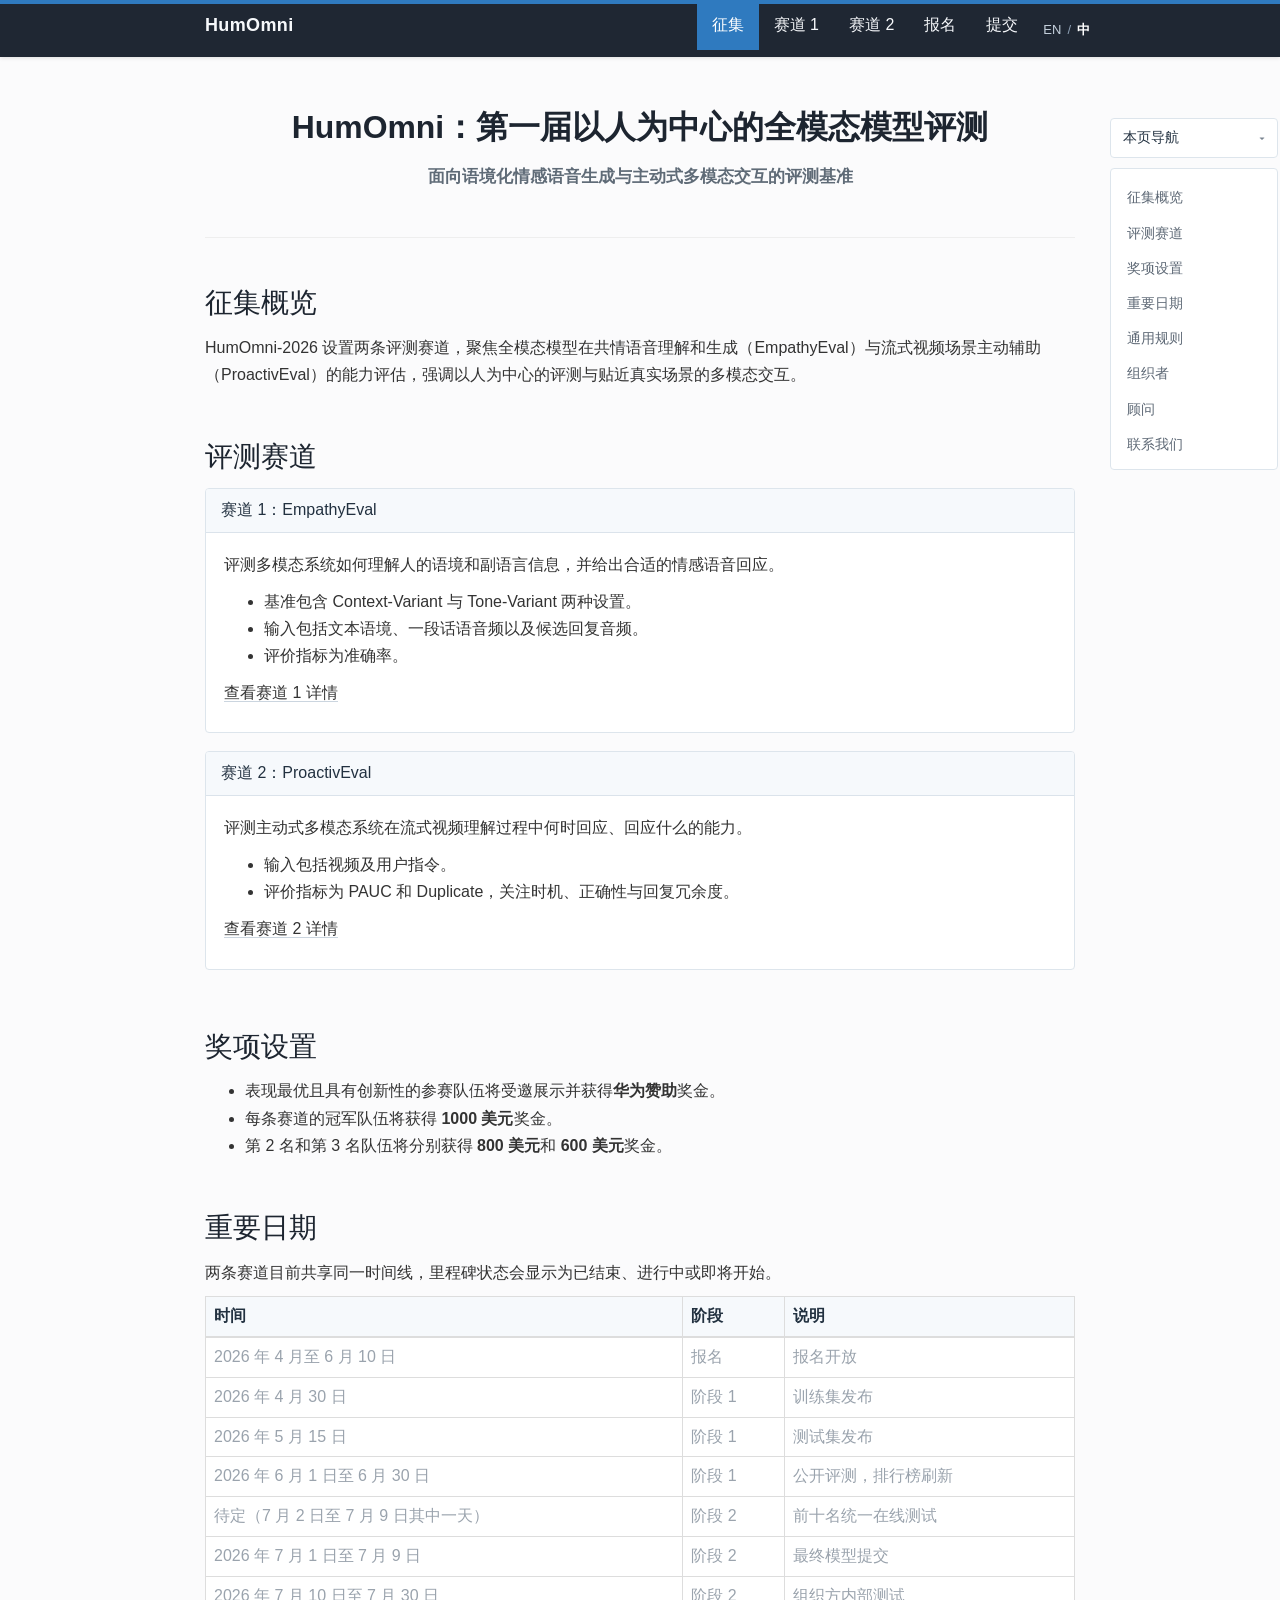
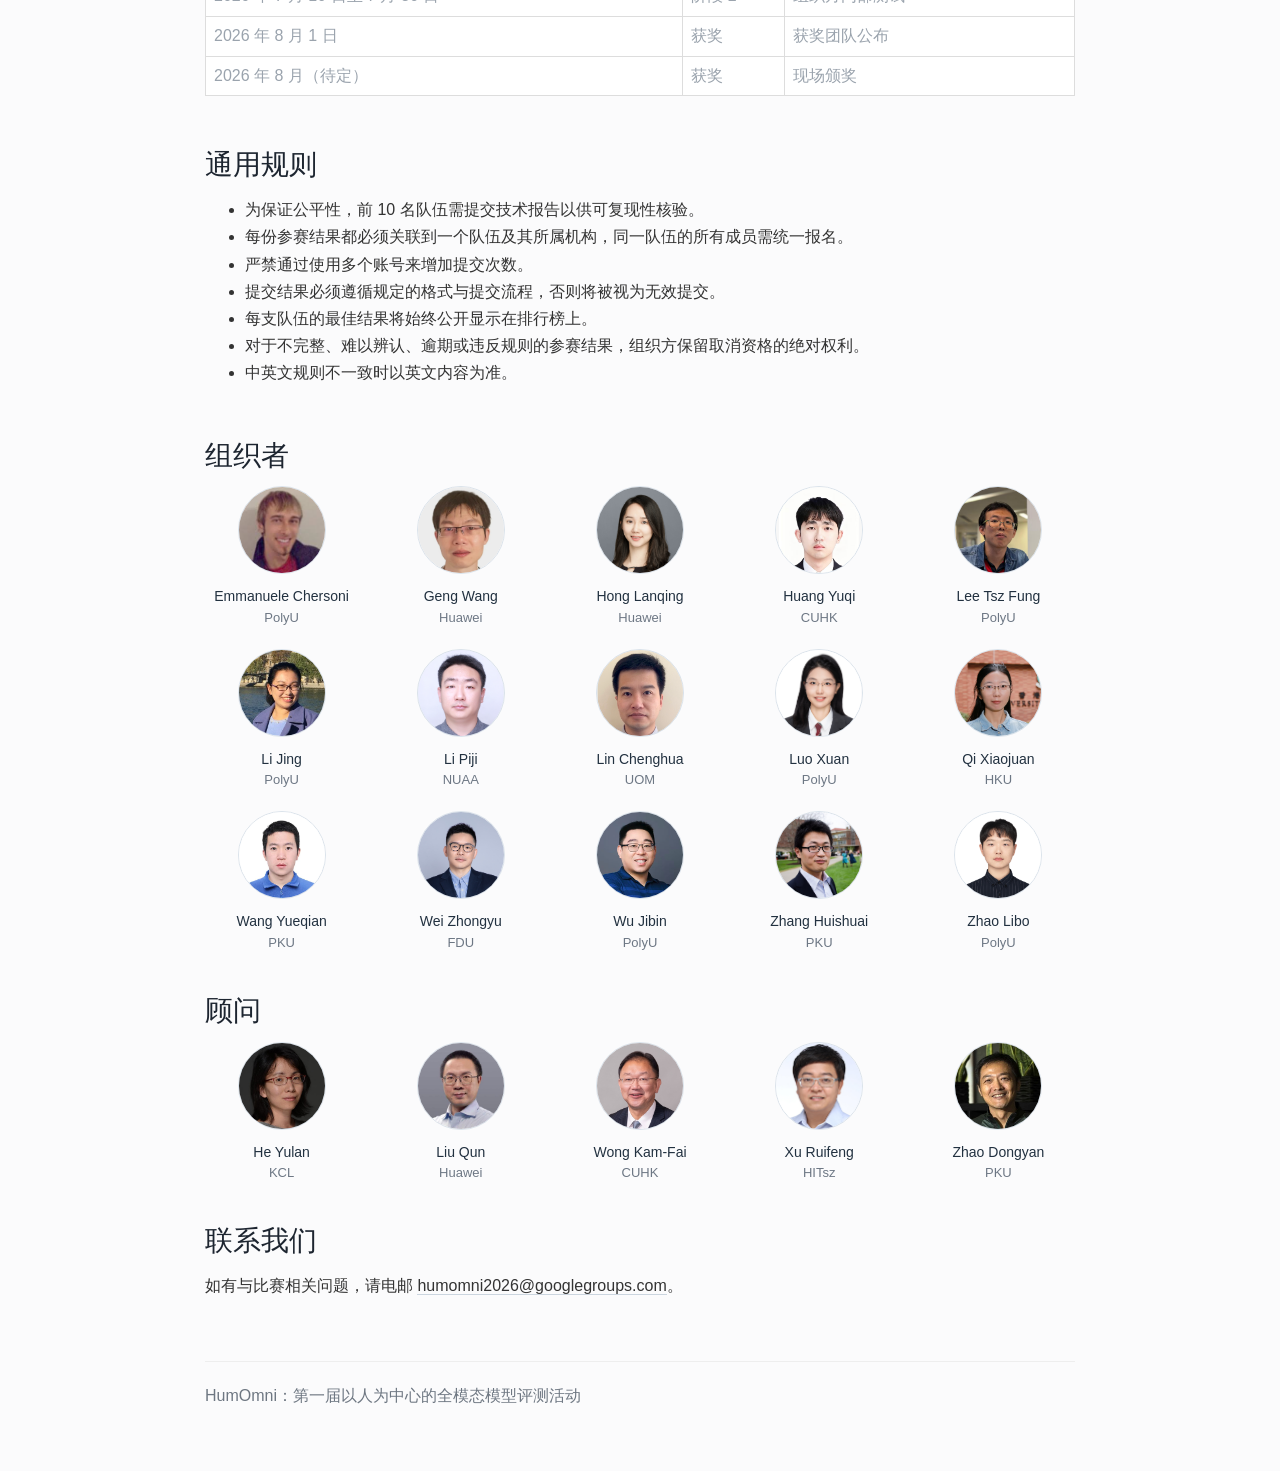
==== index.zh.html @ d4a7d1a3 "Sync latest workshop site package" ====
<!DOCTYPE html>
<html lang="zh-CN">
  <head>
    <meta charset="utf-8" />
    <meta name="viewport" content="width=device-width, initial-scale=1.0" />
    <meta http-equiv="X-UA-Compatible" content="IE=edge,chrome=1" />
    <title>HumOmni：第一届以人为中心的全模态模型评测</title>
    <meta
      name="description"
      content="HumOmni-2026 设置两条评测赛道，聚焦全模态模型在共情语音理解和生成与流式视频场景主动辅助中的能力评估。"
    />

    <link rel="stylesheet" href="https://maxcdn.bootstrapcdn.com/bootstrap/3.3.7/css/bootstrap.min.css" />
    <link rel="stylesheet" href="static/css/main.css" />

    <script src="https://ajax.googleapis.com/ajax/libs/jquery/1.12.4/jquery.min.js"></script>
    <script src="https://maxcdn.bootstrapcdn.com/bootstrap/3.3.7/js/bootstrap.min.js"></script>
    <script defer src="static/site.js"></script>
  </head>
  <body>
    <nav class="navbar navbar-inverse navbar-fixed-top site-navbar">
      <div class="container">
        <div class="navbar-header">
          <button type="button" class="navbar-toggle collapsed" data-toggle="collapse" data-target="#humomni-navbar">
            <span class="sr-only">Toggle navigation</span>
            <span class="icon-bar"></span>
            <span class="icon-bar"></span>
            <span class="icon-bar"></span>
          </button>
          <a class="navbar-brand" href="index.zh.html">HumOmni</a>
        </div>
        <div class="collapse navbar-collapse" id="humomni-navbar">
          <ul class="nav navbar-nav navbar-right">
            <li class="active"><a href="index.zh.html">征集</a></li>
            <li><a href="track1.zh.html">赛道 1</a></li>
            <li><a href="track2.zh.html">赛道 2</a></li>
            <li><a href="register.zh.html">报名</a></li>
            <li><a href="submission.zh.html">提交</a></li>
            <li class="lang-switch-item">
              <span class="lang-switch-wrap">
                <a class="lang-link" href="index.html">EN</a>
                <span class="lang-divider">/</span>
                <a class="lang-link is-active" href="index.zh.html">中</a>
              </span>
            </li>
          </ul>
        </div>
      </div>
    </nav>

    <div class="site-topbar"></div>

    <main class="container page-content" id="top">
      <aside class="page-toc" id="calls-page-toc" aria-label="本页导航">
        <button class="page-toc-toggle" type="button" aria-controls="calls-page-toc-panel" aria-expanded="true">
          本页导航
        </button>
        <div class="page-toc-panel" id="calls-page-toc-panel">
          <ul class="page-toc-list">
            <li><a href="#intro">征集概览</a></li>
            <li><a href="#tracks">评测赛道</a></li>
            <li><a href="#awards">奖项设置</a></li>
            <li><a href="#important-dates">重要日期</a></li>
            <li><a href="#general-rules">通用规则</a></li>
            <li><a href="#organizers">组织者</a></li>
            <li><a href="#advisors">顾问</a></li>
            <li><a href="#contact">联系我们</a></li>
          </ul>
        </div>
      </aside>

      <section class="hero-block">
        <div class="row">
          <div class="col-xs-12 text-center">
            <h1><span class="hero-line hero-line-primary hero-line-nowrap hero-line-zh-primary">HumOmni：第一届以人为中心的全模态模型评测</span></h1>
            <h2>
              <span class="hero-line hero-line-secondary hero-line-nowrap hero-line-zh-secondary">面向语境化情感语音生成与主动式多模态交互的评测基准</span>
            </h2>
          </div>
        </div>
      </section>

      <hr />

      <section class="section-block" id="intro">
        <div class="row">
          <div class="col-xs-12">
            <h2>征集概览</h2>
            <p>
              HumOmni-2026 设置两条评测赛道，聚焦全模态模型在共情语音理解和生成（EmpathyEval）与流式视频场景主动辅助（ProactivEval）的能力评估，强调以人为中心的评测与贴近真实场景的多模态交互。
            </p>
          </div>
        </div>
      </section>

      <section class="section-block" id="tracks">
        <div class="row">
          <div class="col-xs-12">
            <h2>评测赛道</h2>
            <div class="panel panel-default track-panel">
              <div class="panel-heading">
                <h3 class="panel-title">赛道 1：EmpathyEval</h3>
              </div>
              <div class="panel-body">
                <p>
                  评测多模态系统如何理解人的语境和副语言信息，并给出合适的情感语音回应。
                </p>
                <ul>
                  <li>基准包含 Context-Variant 与 Tone-Variant 两种设置。</li>
                  <li>输入包括文本语境、一段话语音频以及候选回复音频。</li>
                  <li>评价指标为准确率。</li>
                </ul>
                <p><a class="detail-link" href="track1.zh.html">查看赛道 1 详情</a></p>
              </div>
            </div>

            <div class="panel panel-default track-panel">
              <div class="panel-heading">
                <h3 class="panel-title">赛道 2：ProactivEval</h3>
              </div>
              <div class="panel-body">
                <p>
                  评测主动式多模态系统在流式视频理解过程中何时回应、回应什么的能力。
                </p>
                <ul>
                  <li>输入包括视频及用户指令。</li>
                  <li>评价指标为 PAUC 和 Duplicate，关注时机、正确性与回复冗余度。</li>
                </ul>
                <p><a class="detail-link" href="track2.zh.html">查看赛道 2 详情</a></p>
              </div>
            </div>
          </div>
        </div>
      </section>

      <section class="section-block" id="awards">
        <div class="row">
          <div class="col-xs-12">
            <h2>奖项设置</h2>
            <ul>
              <li>
                表现最优且具有创新性的参赛队伍将受邀展示并获得<strong>华为赞助</strong>奖金。
              </li>
              <li>每条赛道的冠军队伍将获得 <strong>1000 美元</strong>奖金。</li>
              <li>第 2 名和第 3 名队伍将分别获得 <strong>800 美元</strong>和 <strong>600 美元</strong>奖金。</li>
            </ul>
          </div>
        </div>
      </section>

      <section class="section-block" id="important-dates">
        <div class="row">
          <div class="col-xs-12">
            <h2>重要日期</h2>
            <p>
              两条赛道目前共享同一时间线，里程碑状态会显示为已结束、进行中或即将开始。
            </p>
            <div class="table-responsive">
              <table class="table table-bordered table-hover dates-table">
                <thead>
                  <tr>
                    <th>时间</th>
                    <th>阶段</th>
                    <th>说明</th>
                  </tr>
                </thead>
                <tbody>
                  <tr data-start="2026-04-01" data-end="2026-06-10">
                    <td>2026 年 4 月至 6 月 10 日</td>
                    <td>报名</td>
                    <td>报名开放</td>
                  </tr>
                  <tr data-start="2026-04-01" data-end="2026-04-30">
                    <td>2026 年 4 月 30 日</td>
                    <td>阶段 1</td>
                    <td>训练集发布</td>
                  </tr>
                  <tr data-start="2026-05-15" data-end="2026-05-15">
                    <td>2026 年 5 月 15 日</td>
                    <td>阶段 1</td>
                    <td>测试集发布</td>
                  </tr>
                  <tr data-start="2026-06-01" data-end="2026-06-30">
                    <td>2026 年 6 月 1 日至 6 月 30 日</td>
                    <td>阶段 1</td>
                    <td>公开评测，排行榜刷新</td>
                  </tr>
                  <tr data-start="2026-07-02" data-end="2026-07-09">
                    <td>待定（7 月 2 日至 7 月 9 日其中一天）</td>
                    <td>阶段 2</td>
                    <td>前十名统一在线测试</td>
                  </tr>
                  <tr data-start="2026-07-01" data-end="2026-07-09">
                    <td>2026 年 7 月 1 日至 7 月 9 日</td>
                    <td>阶段 2</td>
                    <td>最终模型提交</td>
                  </tr>
                  <tr data-start="2026-07-10" data-end="2026-07-30">
                    <td>2026 年 7 月 10 日至 7 月 30 日</td>
                    <td>阶段 2</td>
                    <td>组织方内部测试</td>
                  </tr>
                  <tr data-start="2026-08-01" data-end="2026-08-01">
                    <td>2026 年 8 月 1 日</td>
                    <td>获奖</td>
                    <td>获奖团队公布</td>
                  </tr>
                  <tr data-start="2026-08-01" data-end="2026-08-31">
                    <td>2026 年 8 月（待定）</td>
                    <td>获奖</td>
                    <td>现场颁奖</td>
                  </tr>
                </tbody>
              </table>
            </div>
          </div>
        </div>
      </section>

      <section class="section-block" id="general-rules">
        <div class="row">
          <div class="col-xs-12">
            <h2>通用规则</h2>
            <ul>
              <li>为保证公平性，前 10 名队伍需提交技术报告以供可复现性核验。</li>
              <li>每份参赛结果都必须关联到一个队伍及其所属机构，同一队伍的所有成员需统一报名。</li>
              <li>严禁通过使用多个账号来增加提交次数。</li>
              <li>提交结果必须遵循规定的格式与提交流程，否则将被视为无效提交。</li>
              <li>每支队伍的最佳结果将始终公开显示在排行榜上。</li>
              <li>对于不完整、难以辨认、逾期或违反规则的参赛结果，组织方保留取消资格的绝对权利。</li>
              <li>中英文规则不一致时以英文内容为准。</li>
            </ul>
          </div>
        </div>
      </section>

      <section class="section-block" id="organizers">
        <div class="row">
          <div class="col-xs-12">
            <h2>组织者</h2>
            <div class="people-grid people-grid-organizers">
              <div class="person-card">
                <img class="person-photo" src="static/img/people/organizers/Emmanuele%20Chersoni.jpeg" alt="Emmanuele Chersoni" />
                <p class="person-name"><a href="https://research.polyu.edu.hk/en/persons/emmanuele-chersoni/" target="_blank" rel="noopener noreferrer">Emmanuele Chersoni</a></p>
                <p class="person-affiliation">PolyU</p>
              </div>
              <div class="person-card">
                <img class="person-photo" src="static/img/people/organizers/GengWang.jpg" alt="Geng Wang" />
                <p class="person-name">Geng Wang</p>
                <p class="person-affiliation">Huawei</p>
              </div>
              <div class="person-card">
                <img class="person-photo" src="static/img/people/organizers/HongLanqing.jpg" alt="Hong Lanqing" />
                <p class="person-name"><a href="https://racheltechie.github.io/" target="_blank" rel="noopener noreferrer">Hong Lanqing</a></p>
                <p class="person-affiliation">Huawei</p>
              </div>
              <div class="person-card">
                <img class="person-photo" src="static/img/people/organizers/HuangYuqi.png" alt="Huang Yuqi" />
                <p class="person-name"><a href="https://yuqihuang2003.github.io/" target="_blank" rel="noopener noreferrer">Huang Yuqi</a></p>
                <p class="person-affiliation">CUHK</p>
              </div>
              <div class="person-card">
                <img class="person-photo" src="static/img/people/organizers/LeeTszFung.png" alt="Lee Tsz Fung" />
                <p class="person-name">Lee Tsz Fung</p>
                <p class="person-affiliation">PolyU</p>
              </div>
              <div class="person-card">
                <img class="person-photo" src="static/img/people/organizers/LiJing.jpg" alt="Li Jing" />
                <p class="person-name"><a href="https://www4.comp.polyu.edu.hk/~jing1li/" target="_blank" rel="noopener noreferrer">Li Jing</a></p>
                <p class="person-affiliation">PolyU</p>
              </div>
              <div class="person-card">
                <img class="person-photo" src="static/img/people/organizers/LiPiji.png" alt="Li Piji" />
                <p class="person-name"><a href="https://lipiji.com/" target="_blank" rel="noopener noreferrer">Li Piji</a></p>
                <p class="person-affiliation">NUAA</p>
              </div>
              <div class="person-card">
                <img class="person-photo" src="static/img/people/organizers/LinChenghua.png" alt="Lin Chenghua" />
                <p class="person-name"><a href="https://chenghua-lin.github.io/" target="_blank" rel="noopener noreferrer">Lin Chenghua</a></p>
                <p class="person-affiliation">UOM</p>
              </div>
              <div class="person-card">
                <img class="person-photo" src="static/img/people/organizers/LuoXuan.png" alt="Luo Xuan" />
                <p class="person-name">Luo Xuan</p>
                <p class="person-affiliation">PolyU</p>
              </div>
              <div class="person-card">
                <img class="person-photo" src="static/img/people/organizers/QiXiaojuan.jpg" alt="Qi Xiaojuan" />
                <p class="person-name"><a href="https://xjqi.github.io/" target="_blank" rel="noopener noreferrer">Qi Xiaojuan</a></p>
                <p class="person-affiliation">HKU</p>
              </div>
              <div class="person-card">
                <img class="person-photo" src="static/img/people/organizers/WangYueqian.jpg" alt="Wang Yueqian" />
                <p class="person-name"><a href="https://yellow-binary-tree.github.io/" target="_blank" rel="noopener noreferrer">Wang Yueqian</a></p>
                <p class="person-affiliation">PKU</p>
              </div>
              <div class="person-card">
                <img class="person-photo" src="static/img/people/organizers/WeiZhongyu.jpg" alt="Wei Zhongyu" />
                <p class="person-name"><a href="http://www.fudan-disc.com/people/zywei" target="_blank" rel="noopener noreferrer">Wei Zhongyu</a></p>
                <p class="person-affiliation">FDU</p>
              </div>
              <div class="person-card">
                <img class="person-photo" src="static/img/people/organizers/WuJibin.png" alt="Wu Jibin" />
                <p class="person-name"><a href="https://www.jibinwu.com/" target="_blank" rel="noopener noreferrer">Wu Jibin</a></p>
                <p class="person-affiliation">PolyU</p>
              </div>
              <div class="person-card">
                <img class="person-photo" src="static/img/people/organizers/ZhangHuishuai.jpg" alt="Zhang Huishuai" />
                <p class="person-name"><a href="https://huishuai-git.github.io/" target="_blank" rel="noopener noreferrer">Zhang Huishuai</a></p>
                <p class="person-affiliation">PKU</p>
              </div>
              <div class="person-card">
                <img class="person-photo" src="static/img/people/organizers/ZhaoLibo.png" alt="Zhao Libo" />
                <p class="person-name">Zhao Libo</p>
                <p class="person-affiliation">PolyU</p>
              </div>
            </div>
          </div>
        </div>
      </section>

      <section class="section-block" id="advisors">
        <div class="row">
          <div class="col-xs-12">
            <h2>顾问</h2>
            <div class="people-grid people-grid-advisors">
              <div class="person-card">
                <img class="person-photo" src="static/img/people/advisors/HeYulan.jpeg" alt="He Yulan" />
                <p class="person-name"><a href="https://www.kcl.ac.uk/people/yulan-he" target="_blank" rel="noopener noreferrer">He Yulan</a></p>
                <p class="person-affiliation">KCL</p>
              </div>
              <div class="person-card">
                <img class="person-photo" src="static/img/people/advisors/LiuQun.jpg" alt="Liu Qun" />
                <p class="person-name"><a href="https://liuquncn.github.io/index_en.html" target="_blank" rel="noopener noreferrer">Liu Qun</a></p>
                <p class="person-affiliation">Huawei</p>
              </div>
              <div class="person-card">
                <img class="person-photo" src="static/img/people/advisors/WongKam-Fai.jpg" alt="Wong Kam-Fai" />
                <p class="person-name"><a href="https://kfwong.cintec.cuhk.edu.hk/" target="_blank" rel="noopener noreferrer">Wong Kam-Fai</a></p>
                <p class="person-affiliation">CUHK</p>
              </div>
              <div class="person-card">
                <img class="person-photo" src="static/img/people/advisors/XuRuifeng.png" alt="Xu Ruifeng" />
                <p class="person-name"><a href="https://homepage.hit.edu.cn/xuruifeng" target="_blank" rel="noopener noreferrer">Xu Ruifeng</a></p>
                <p class="person-affiliation">HITsz</p>
              </div>
              <div class="person-card">
                <img class="person-photo" src="static/img/people/advisors/ZhaoDongyan.jpg" alt="Zhao Dongyan" />
                <p class="person-name"><a href="https://www.wict.pku.edu.cn/zhaodongyan/en/" target="_blank" rel="noopener noreferrer">Zhao Dongyan</a></p>
                <p class="person-affiliation">PKU</p>
              </div>
            </div>
          </div>
        </div>
      </section>

      <section class="section-block" id="contact">
        <div class="row">
          <div class="col-xs-12">
            <h2>联系我们</h2>
            <p>
              如有与比赛相关问题，请电邮
              <a href="mailto:humomni2026@googlegroups.com">humomni2026@googlegroups.com</a>。
            </p>
          </div>
        </div>
      </section>

      <footer class="site-footer">
        <hr />
        <p class="text-center">HumOmni：第一届以人为中心的全模态模型评测活动</p>
      </footer>
    </main>
  </body>
</html>
---- static/css/main.css ----
body {
  font-size: 16px;
  line-height: 1.7;
  font-weight: 300;
  color: #333;
  padding-top: 72px;
  background: #fbfbfc;
}

body *::selection {
  background: #2f7abf;
  color: #fff;
}

.container {
  max-width: 900px;
}

.site-topbar {
  position: fixed;
  top: 0;
  left: 0;
  width: 100%;
  height: 4px;
  background: #2f7abf;
  z-index: 1031;
}

.site-navbar {
  background: #1f2733;
  border: 0;
  box-shadow: 0 1px 4px rgba(0, 0, 0, 0.12);
}

.site-navbar .navbar-brand,
.site-navbar .navbar-nav > li > a {
  color: #f6f8fb !important;
  border-bottom: 0;
}

.site-navbar .navbar-brand {
  font-weight: 600;
  letter-spacing: 0.02em;
}

.site-navbar .navbar-nav > li.lang-switch-item {
  padding: 15px 0 15px 10px;
}

.lang-switch-wrap {
  display: inline-flex;
  align-items: center;
  gap: 6px;
  color: #c5d0dc;
  font-size: 13px;
  line-height: 20px;
}

.lang-switch-wrap .lang-link {
  color: #c5d0dc;
  border-bottom: 0;
}

.lang-switch-wrap .lang-link:hover,
.lang-switch-wrap .lang-link:focus {
  color: #ffffff;
  border-bottom: 0;
}

.lang-switch-wrap .lang-link.is-active {
  color: #ffffff;
  font-weight: 600;
}

.lang-switch-wrap .lang-divider {
  color: #8ea0b4;
}

.site-navbar .navbar-nav > li > a:hover,
.site-navbar .navbar-nav > li > a:focus,
.site-navbar .navbar-nav > li.active > a,
.site-navbar .navbar-nav > .open > a,
.site-navbar .navbar-nav > .open > a:hover,
.site-navbar .navbar-nav > .open > a:focus {
  color: #ffffff !important;
  background: #2f7abf !important;
}

.site-navbar .navbar-nav > li.active > a:hover,
.site-navbar .navbar-nav > li.active > a:focus {
  color: #ffffff !important;
  background: #2f7abf !important;
}

.page-content {
  padding-bottom: 40px;
}

.hero-block,
.page-header-block {
  padding: 30px 0 10px;
}

h1,
h2,
h3 {
  color: #1d2530;
  font-weight: 300;
}

h1 {
  margin: 0 0 10px;
  font-size: 38px;
  line-height: 1.25;
}

h2 {
  margin: 0 0 12px;
  font-size: 28px;
  line-height: 1.35;
}

h3 {
  margin: 0 0 10px;
  font-size: 20px;
  line-height: 1.4;
}

.hero-block {
  text-align: center;
}

.hero-block h2 {
  margin-bottom: 18px;
  color: #5f6b77;
  font-size: 22px;
}

.hero-line {
  display: inline;
  padding: 0 0.18em 0.06em;
  -webkit-box-decoration-break: clone;
  box-decoration-break: clone;
}

.hero-line-primary {
  background: linear-gradient(transparent 58%, rgba(47, 122, 191, 0.18) 58%);
}

.hero-line-secondary {
  background: linear-gradient(transparent 58%, rgba(236, 184, 96, 0.28) 58%);
}

.hero-line-en-primary,
.hero-line-en-secondary {
  padding: 0;
  background: none;
  font-weight: 700;
}

.hero-line-en-primary {
  font-size: 0.78em;
}

.hero-line-en-secondary {
  font-size: 0.68em;
}

.hero-line-zh-primary,
.hero-line-zh-secondary {
  padding: 0;
  background: none;
  font-weight: 700;
}

.hero-line-zh-primary {
  font-size: 0.84em;
}

.hero-line-zh-secondary {
  font-size: 0.76em;
}

.hero-summary {
  max-width: 820px;
  margin: 0 auto;
  color: #57616d;
  text-align: center;
}

.btn-primary {
  background: #2f7abf;
  border-color: #2f7abf;
}

.btn-primary:hover,
.btn-primary:focus {
  background: #27689f;
  border-color: #27689f;
}

.btn-default {
  background: #fff;
  border-color: #ccd6e0;
}

.section-block {
  padding: 26px 0 14px;
}

.section-block[id]::before {
  content: "";
  display: block;
  height: 75px;
  margin-top: -75px;
  visibility: hidden;
}

.section-lead {
  margin-top: -4px;
  margin-bottom: 18px;
  color: #687280;
  font-size: 18px;
}

p {
  text-align: justify;
}

html[lang="zh-CN"] p,
html[lang="zh-CN"] .example-text-body,
html[lang="zh-CN"] .table-note,
html[lang="zh-CN"] .status-note {
  text-align: left;
}

a {
  color: inherit;
  text-decoration: none;
  border-bottom: 1px solid #cbd5df;
}

a:hover,
a:focus {
  color: inherit;
  text-decoration: none;
  border-bottom-color: #2f7abf;
}

code {
  padding: 1px 4px;
  color: #223140;
  background: #f2f5f8;
  border-radius: 3px;
  font-size: 0.94em;
}

.panel.track-panel,
.content-card,
.figure-card,
.faq-card {
  margin-bottom: 18px;
  background: #fff;
  border: 1px solid #dde5ec;
  box-shadow: none;
}

.track-panel .panel-heading {
  background: #f6f9fc;
  border-color: #dbe3eb;
}

.track-panel .panel-title {
  color: #223140;
  font-weight: 400;
}

.track-panel .panel-body,
.content-card,
.faq-card {
  padding: 18px 18px 16px;
}

.detail-link {
  font-weight: 400;
}

.figure-card {
  padding: 12px;
}

.figure-card img {
  width: 100%;
  border: 1px solid #e3e8ee;
}

.illustration-figure {
  padding: 0;
  background: transparent;
  border: 0;
}

.illustration-figure img,
.illustration-figure .track2-split-figure {
  border: 0;
}

.figure-card figcaption {
  margin-top: 10px;
  color: #6d7784;
  font-size: 13px;
  text-align: center;
}

.table {
  margin-bottom: 10px;
  background: #fff;
}

.table > thead > tr > th {
  background: #f6f9fc;
  color: #223140;
  font-weight: 600;
}

.table-note,
.status-note {
  color: #6e7782;
  font-size: 14px;
}

.example-caption {
  margin: 0 0 12px;
  color: #4f5c69;
  font-size: 15px;
  font-weight: 400;
  text-align: left;
}

.subtasks-card > h2 {
  margin-bottom: 18px;
}

.subtask-block + .subtask-block {
  margin-top: 30px;
  padding-top: 26px;
  border-top: 1px solid #e3e8ee;
}

.subtask-title {
  margin: 0 0 12px;
  color: #1d2530;
  font-size: 23px;
  font-weight: 600;
  font-style: italic;
  line-height: 1.35;
}

.track-example-table {
  margin-bottom: 6px;
  table-layout: fixed;
}

.track-example-table td {
  padding: 14px 16px !important;
  color: #223140;
  vertical-align: middle !important;
}

.example-text-cell {
  text-align: left;
}

.example-audio-block {
  text-align: left;
}

.example-option-cell {
  vertical-align: top !important;
}

.example-cell-title {
  margin-bottom: 10px;
  color: #223140;
  font-weight: 400;
  line-height: 1.5;
  text-align: center;
}

.example-text-body {
  margin: 0;
  text-align: left;
}

.audio-choice-list {
  display: flex;
  flex-direction: column;
  gap: 12px;
}

.audio-choice-item {
  display: flex;
  align-items: center;
  gap: 12px;
}

.audio-choice-item-single {
  max-width: 460px;
  margin: 0 auto;
}

.audio-choice-label {
  flex: 0 0 22px;
  color: #223140;
  font-weight: 400;
  line-height: 1.5;
}

.audio-choice-badge {
  flex: 0 0 24px;
  width: 24px;
  height: 24px;
  color: #2c8b57;
  background: transparent;
  border: 0;
  font-size: 18px;
  font-weight: 600;
  line-height: 24px;
  text-align: center;
}

.audio-choice-badge-placeholder {
  color: transparent;
}

.audio-player {
  display: block;
  width: 100%;
  min-width: 0;
  flex: 1 1 auto;
}

.video-example-wrap {
  max-width: 760px;
  margin: 0 auto;
}

.track2-figure-card {
  max-width: 1060px;
  margin: 0 auto 14px;
}

.track2-split-figure {
  width: 100%;
  padding-top: 42.7%;
  border: 1px solid #e3e8ee;
  background-color: #fff;
  background-image: url("../img/track2/web.png");
  background-repeat: no-repeat;
  background-size: 100% auto;
}

.track2-split-figure-top {
  background-position: center top;
}

.track2-split-figure-bottom {
  background-position: center bottom;
}

.video-player {
  display: block;
  width: 100%;
  border: 1px solid #dbe3eb;
  background: #000;
}

.registration-actions {
  margin: 0 0 14px;
}

.registration-actions .btn {
  min-width: 240px;
}

.metric-list {
  margin-bottom: 0;
}

.submission-list {
  margin-bottom: 0;
  padding-left: 22px;
}

.submission-code {
  margin: 12px 0 0;
  padding: 14px 16px;
  color: #223140;
  background: #f6f9fc;
  border: 1px solid #dbe3eb;
  border-radius: 4px;
  font-size: 14px;
  line-height: 1.7;
}

.submission-code code {
  color: inherit;
  background: transparent;
  font-family: Menlo, Monaco, Consolas, "Courier New", monospace;
  white-space: pre;
}

.submission-note {
  margin-bottom: 14px;
}

.inline-highlight {
  display: inline-block;
  padding: 0 6px;
  color: #8d2e2e;
  background: #fbe6d8;
  border-radius: 999px;
  font-weight: 600;
  line-height: 1.45;
}

.submission-link-list {
  margin-bottom: 0;
}

.alert-info {
  color: #24425f;
  background: #edf5fc;
  border-color: #cfe0ef;
}

.page-toc {
  display: none;
}

@media (min-width: 1280px) {
  .page-toc {
    display: block;
    position: fixed;
    top: 118px;
    left: calc(50% + 470px);
    width: 168px;
    z-index: 1020;
  }
}

.page-toc-toggle {
  display: block;
  width: 100%;
  margin: 0 0 10px;
  padding: 9px 12px;
  color: #223140;
  background: #fff;
  border: 1px solid #dde5ec;
  border-radius: 4px;
  font-size: 14px;
  font-weight: 400;
  line-height: 1.4;
  text-align: left;
}

.page-toc-toggle:hover,
.page-toc-toggle:focus {
  color: #1f2733;
  background: #f7f9fc;
  border-color: #cfd8e2;
  outline: none;
}

.page-toc-toggle::after {
  content: "▾";
  float: right;
  color: #7a8591;
  font-size: 12px;
  line-height: 1.7;
}

.page-toc.is-collapsed .page-toc-toggle::after {
  content: "▸";
}

.page-toc-panel {
  padding: 14px 16px 12px;
  background: #fff;
  border: 1px solid #dde5ec;
  border-radius: 4px;
}

.page-toc-list {
  margin: 0;
  padding: 0;
  list-style: none;
}

.page-toc-list li + li {
  margin-top: 8px;
}

.page-toc-list a {
  display: inline-block;
  color: #5d6875;
  border-bottom: 0;
  font-size: 14px;
  line-height: 1.45;
}

.page-toc-list a:hover,
.page-toc-list a:focus {
  color: #2f7abf;
  border-bottom: 0;
}

.page-toc.is-collapsed .page-toc-panel {
  display: none;
}

.dates-table tbody tr.date-past td {
  color: #9aa3ad;
}

.dates-table tbody tr.date-current td {
  color: #b33a3a;
  font-weight: 600;
}

.dates-table tbody tr.date-upcoming td {
  color: #222;
}

.baseline-row td {
  color: #6d7784;
}

.rank-cell {
  width: 76px;
}

.people-grid {
  display: grid;
  gap: 22px 26px;
  align-items: start;
}

.people-grid-organizers {
  grid-template-columns: repeat(5, minmax(0, 1fr));
}

.people-grid-advisors {
  grid-template-columns: repeat(5, minmax(0, 1fr));
}

.person-card {
  display: flex;
  flex-direction: column;
  align-items: center;
  width: auto;
  margin: 0;
  text-align: center;
}

.person-photo {
  display: block;
  width: 88px;
  height: 88px;
  margin: 0 auto 12px;
  border-radius: 50%;
  border: 1px solid #dbe3eb;
  object-fit: cover;
  background: #eef2f7;
}

.person-name {
  margin: 0;
  color: #223140;
  font-size: 14px;
  font-weight: 500;
  line-height: 1.45;
  text-align: center;
}

.person-name a {
  color: inherit;
  text-decoration: none;
  border-bottom: 1px solid transparent;
  transition: border-color 0.2s ease, color 0.2s ease;
}

.person-name a:hover,
.person-name a:focus {
  color: #2f7abf;
  border-bottom-color: currentColor;
}

.person-affiliation {
  margin: 2px 0 0;
  color: #6d7784;
  font-size: 13px;
  line-height: 1.4;
  text-align: center;
}

.faq-card h3 {
  margin-bottom: 8px;
}

.site-footer {
  padding: 18px 0 12px;
  color: #6e7782;
}

@media (max-width: 767px) {
  .site-navbar .navbar-nav > li.lang-switch-item {
    padding: 0 15px 10px;
  }

  body {
    padding-top: 64px;
    font-size: 15px;
  }

  h1 {
    font-size: 30px;
  }

  h2 {
    font-size: 24px;
  }

  .hero-line-en-primary {
    font-size: 0.82em;
  }

  .hero-line-en-secondary {
    font-size: 0.72em;
  }

  .hero-line-zh-primary {
    font-size: 0.82em;
  }

  .hero-line-zh-secondary {
    font-size: 0.74em;
  }

  .people-grid {
    grid-template-columns: repeat(2, minmax(0, 1fr));
    gap: 18px 16px;
  }

  .track-example-table {
    table-layout: auto;
  }

  .track-example-table td {
    min-width: 240px;
  }

  .audio-choice-item {
    flex-wrap: wrap;
    align-items: flex-start;
  }

  .audio-choice-label {
    flex: 0 0 auto;
  }

  .audio-choice-item-single {
    max-width: none;
  }

  .person-card {
    width: auto;
  }

  .person-photo {
    width: 80px;
    height: 80px;
  }
}

@media (min-width: 768px) {
  .hero-line-nowrap {
    white-space: nowrap;
  }
}
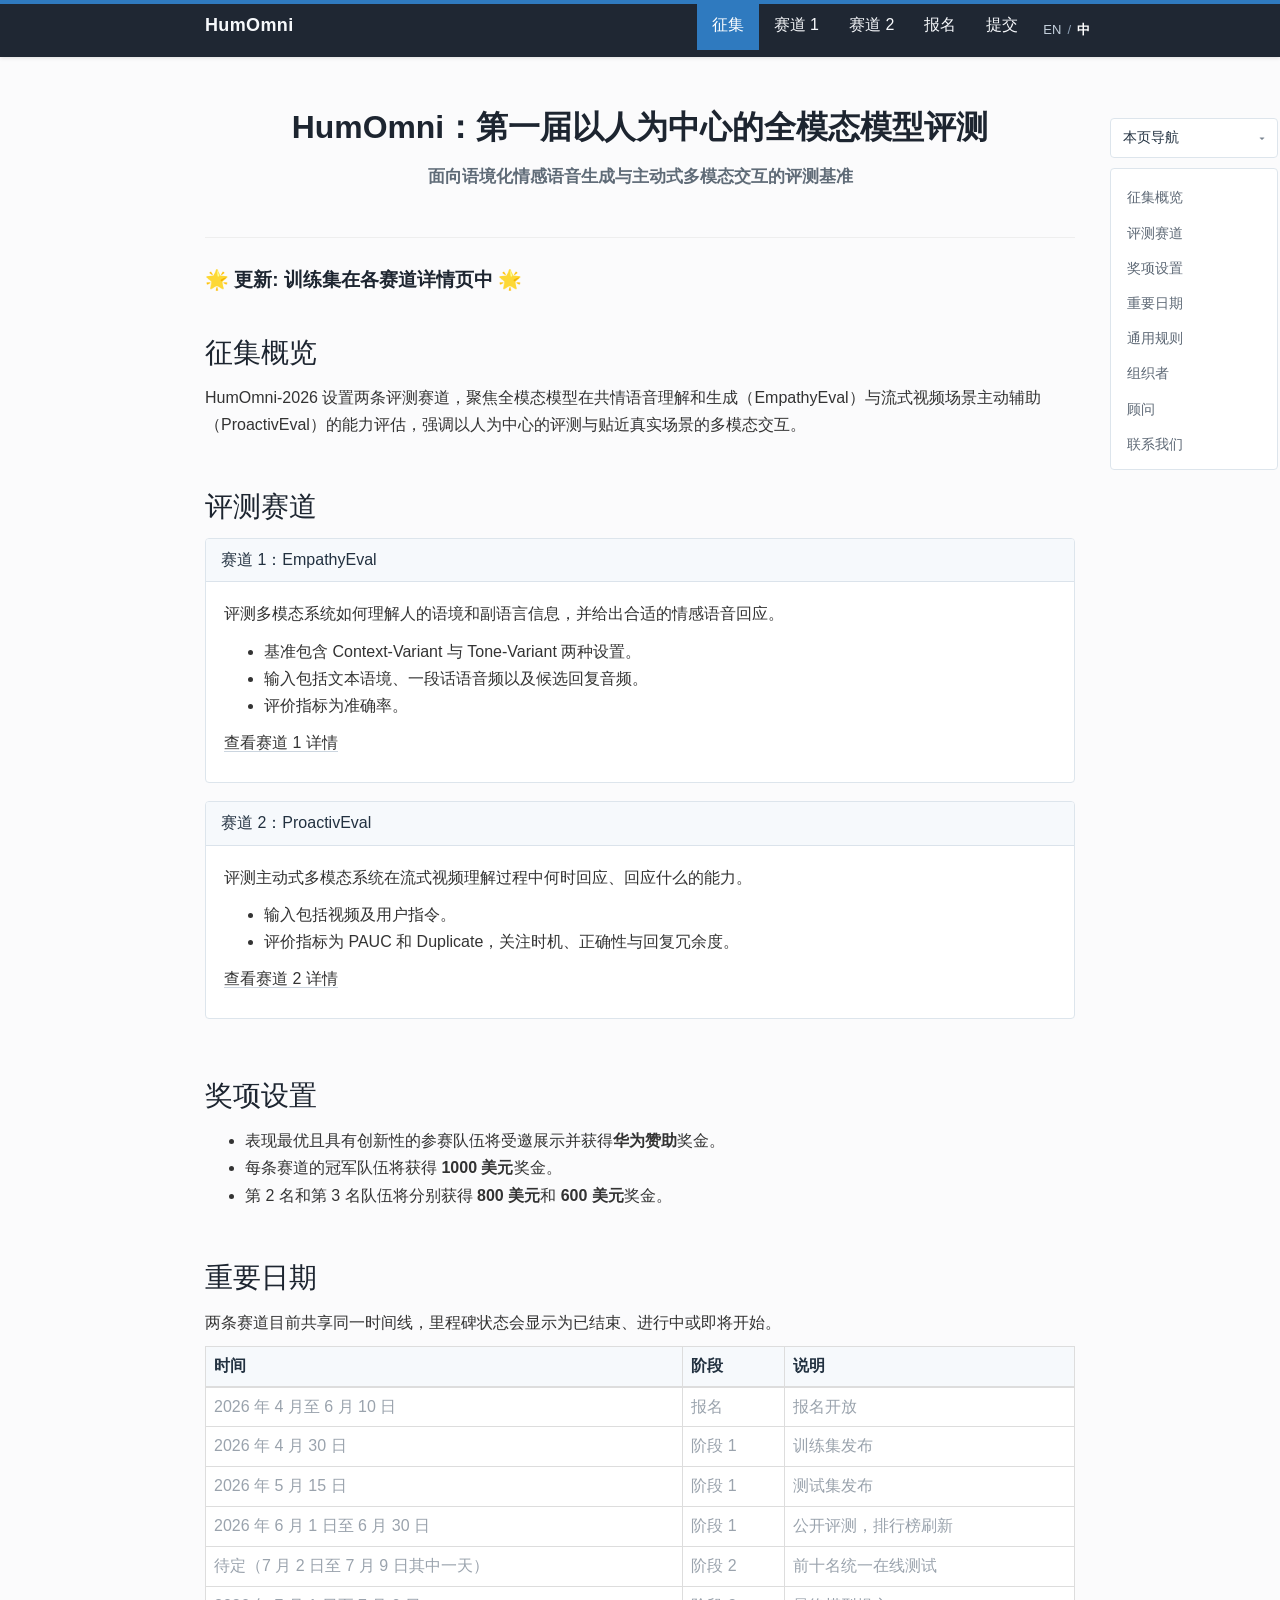
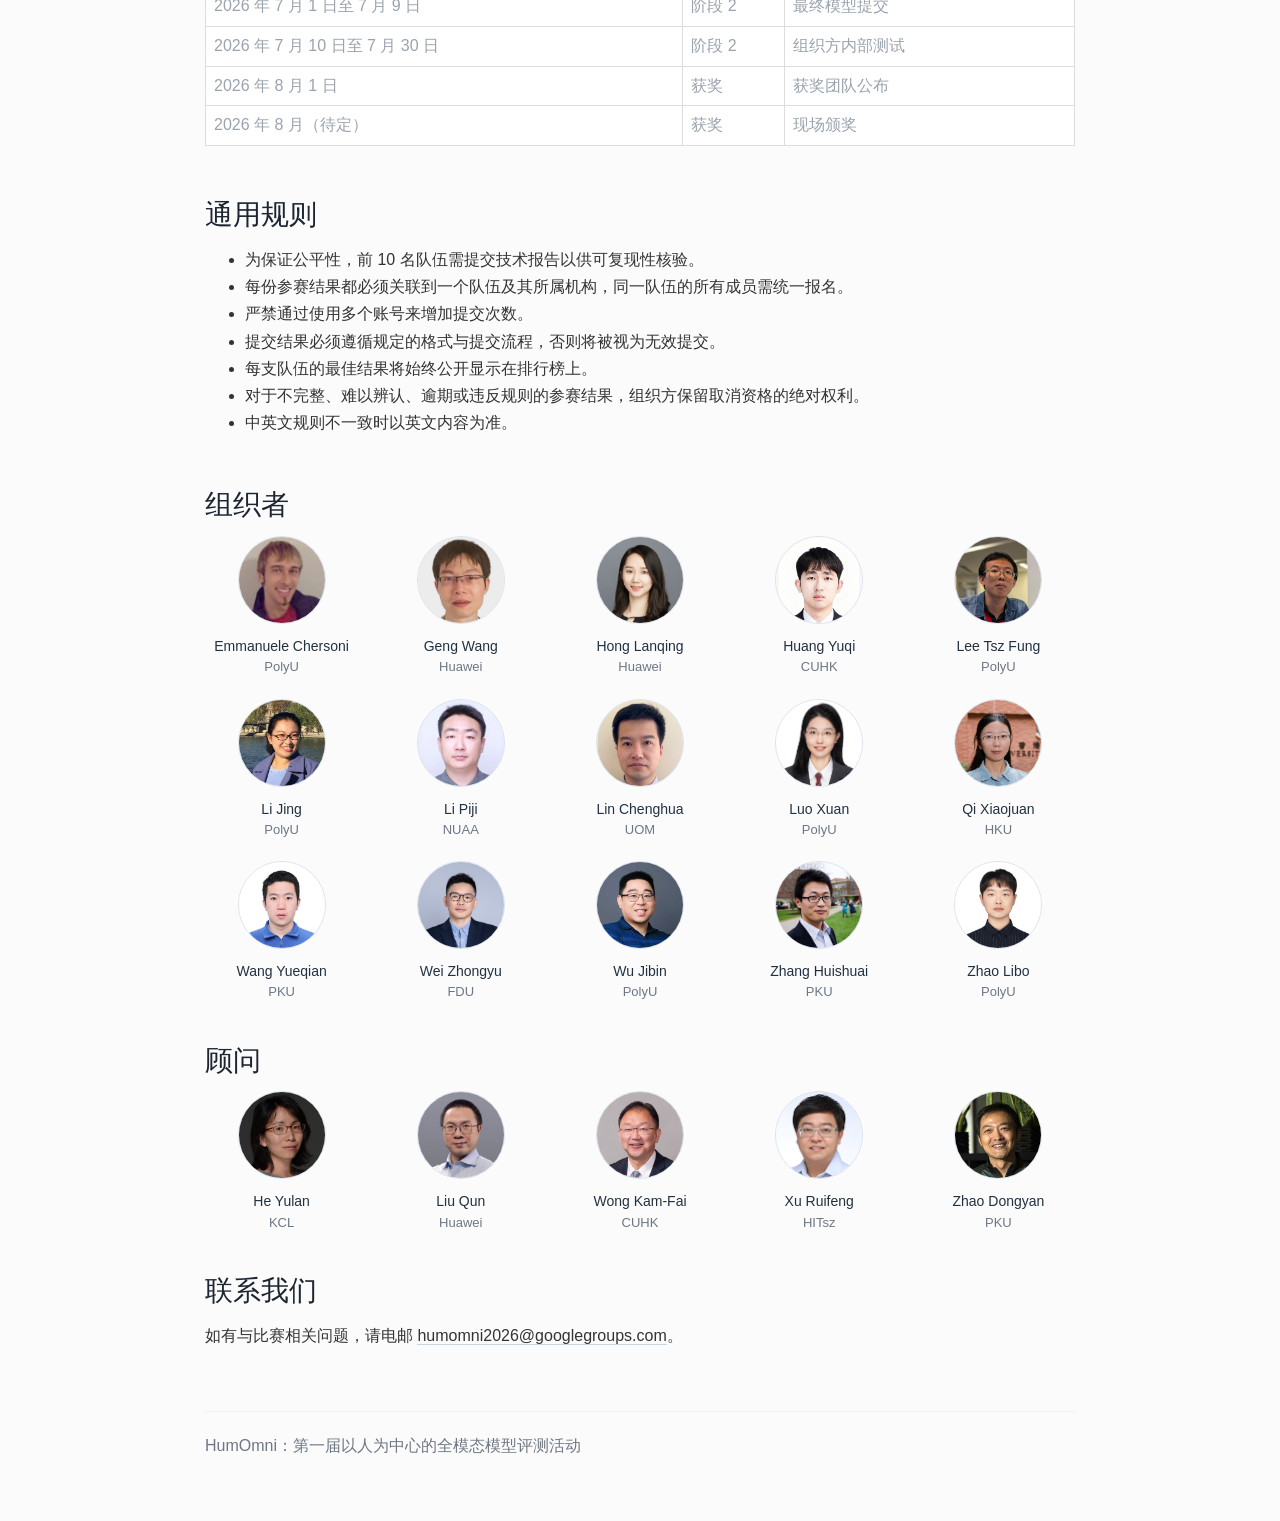
==== commit 4b693625: "Sync workshop site v2 package" ====
--- a/index.zh.html
+++ b/index.zh.html
@@ -82,6 +82,10 @@
 
       <hr />
 
+      <h2>
+        <span class="hero-line hero-line-secondary hero-line-nowrap hero-line-en-secondary">🌟 更新: 训练集在各赛道详情页中 🌟 </span>
+      </h2>
+
       <section class="section-block" id="intro">
         <div class="row">
           <div class="col-xs-12">
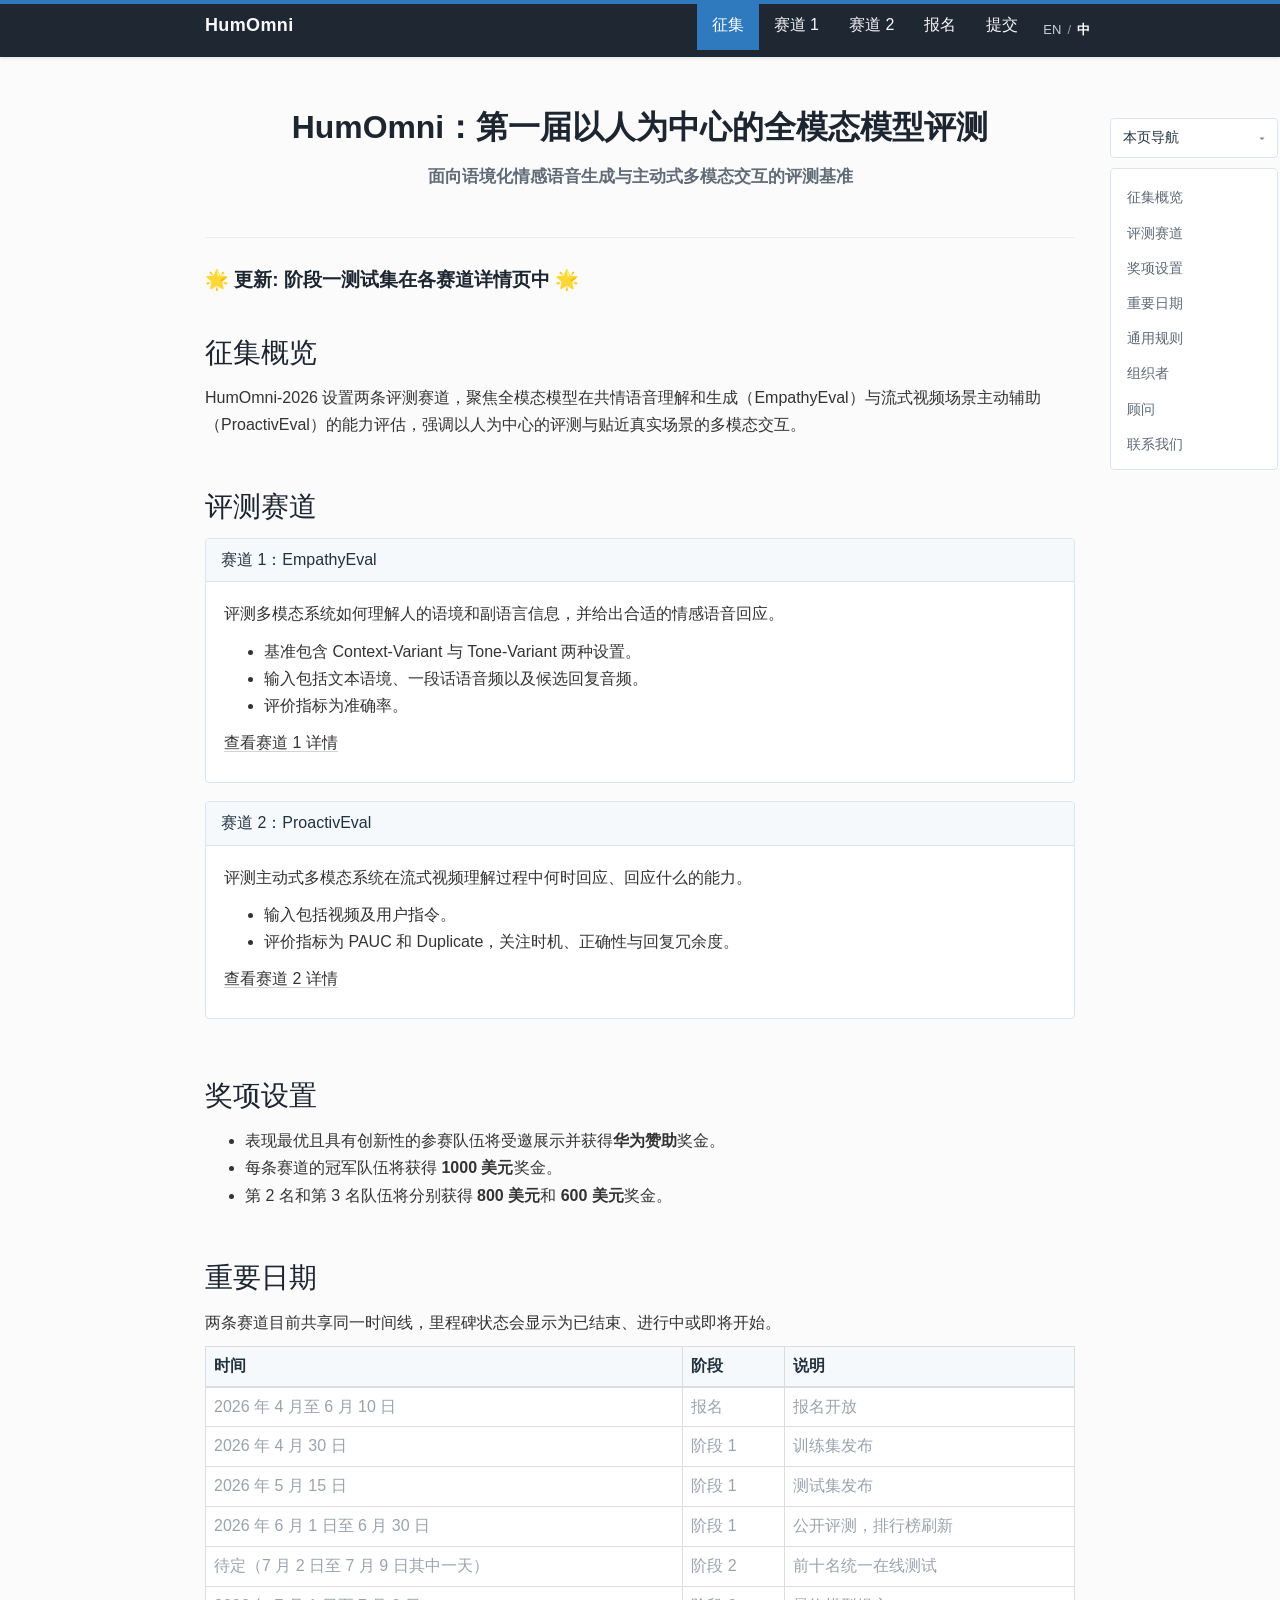
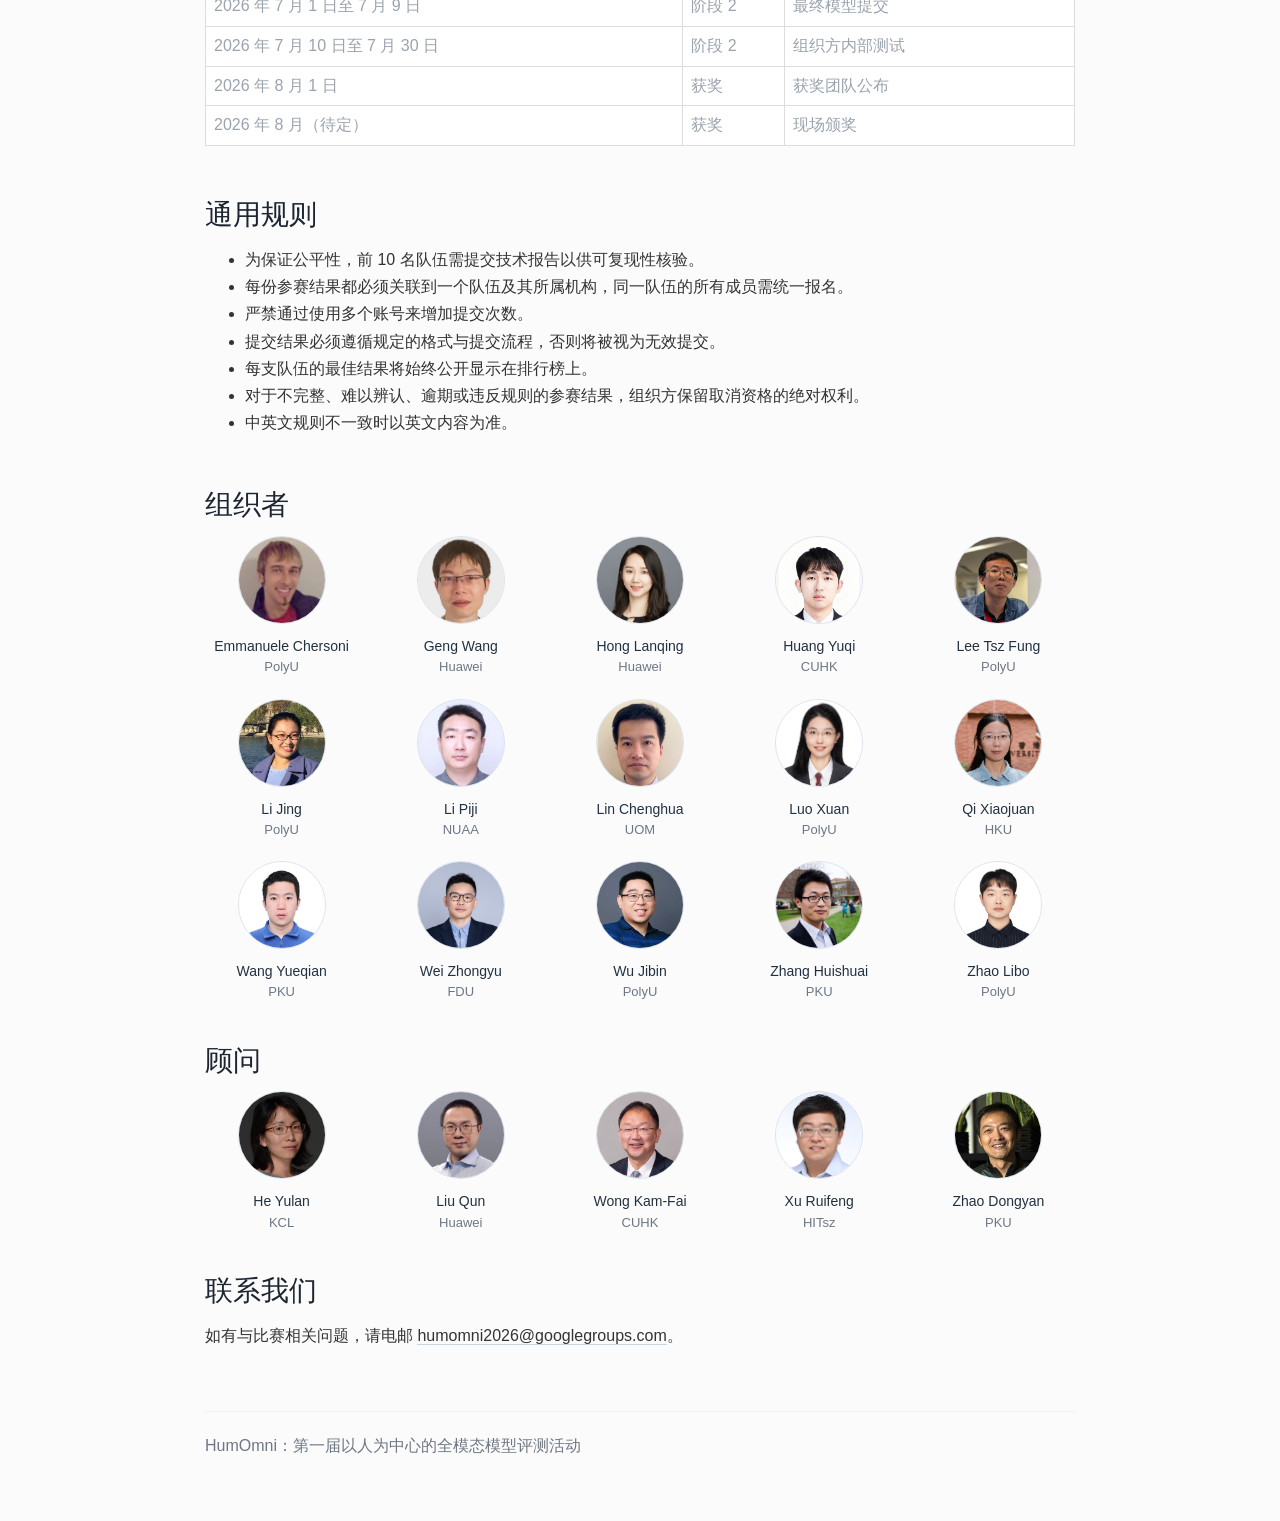
==== commit 08bb7bbc: "Sync workshop site v3 package" ====
--- a/index.zh.html
+++ b/index.zh.html
@@ -83,7 +83,7 @@
       <hr />
 
       <h2>
-        <span class="hero-line hero-line-secondary hero-line-nowrap hero-line-en-secondary">🌟 更新: 训练集在各赛道详情页中 🌟 </span>
+        <span class="hero-line hero-line-secondary hero-line-nowrap hero-line-en-secondary">🌟 更新: 阶段一测试集在各赛道详情页中 🌟 </span>
       </h2>
 
       <section class="section-block" id="intro">
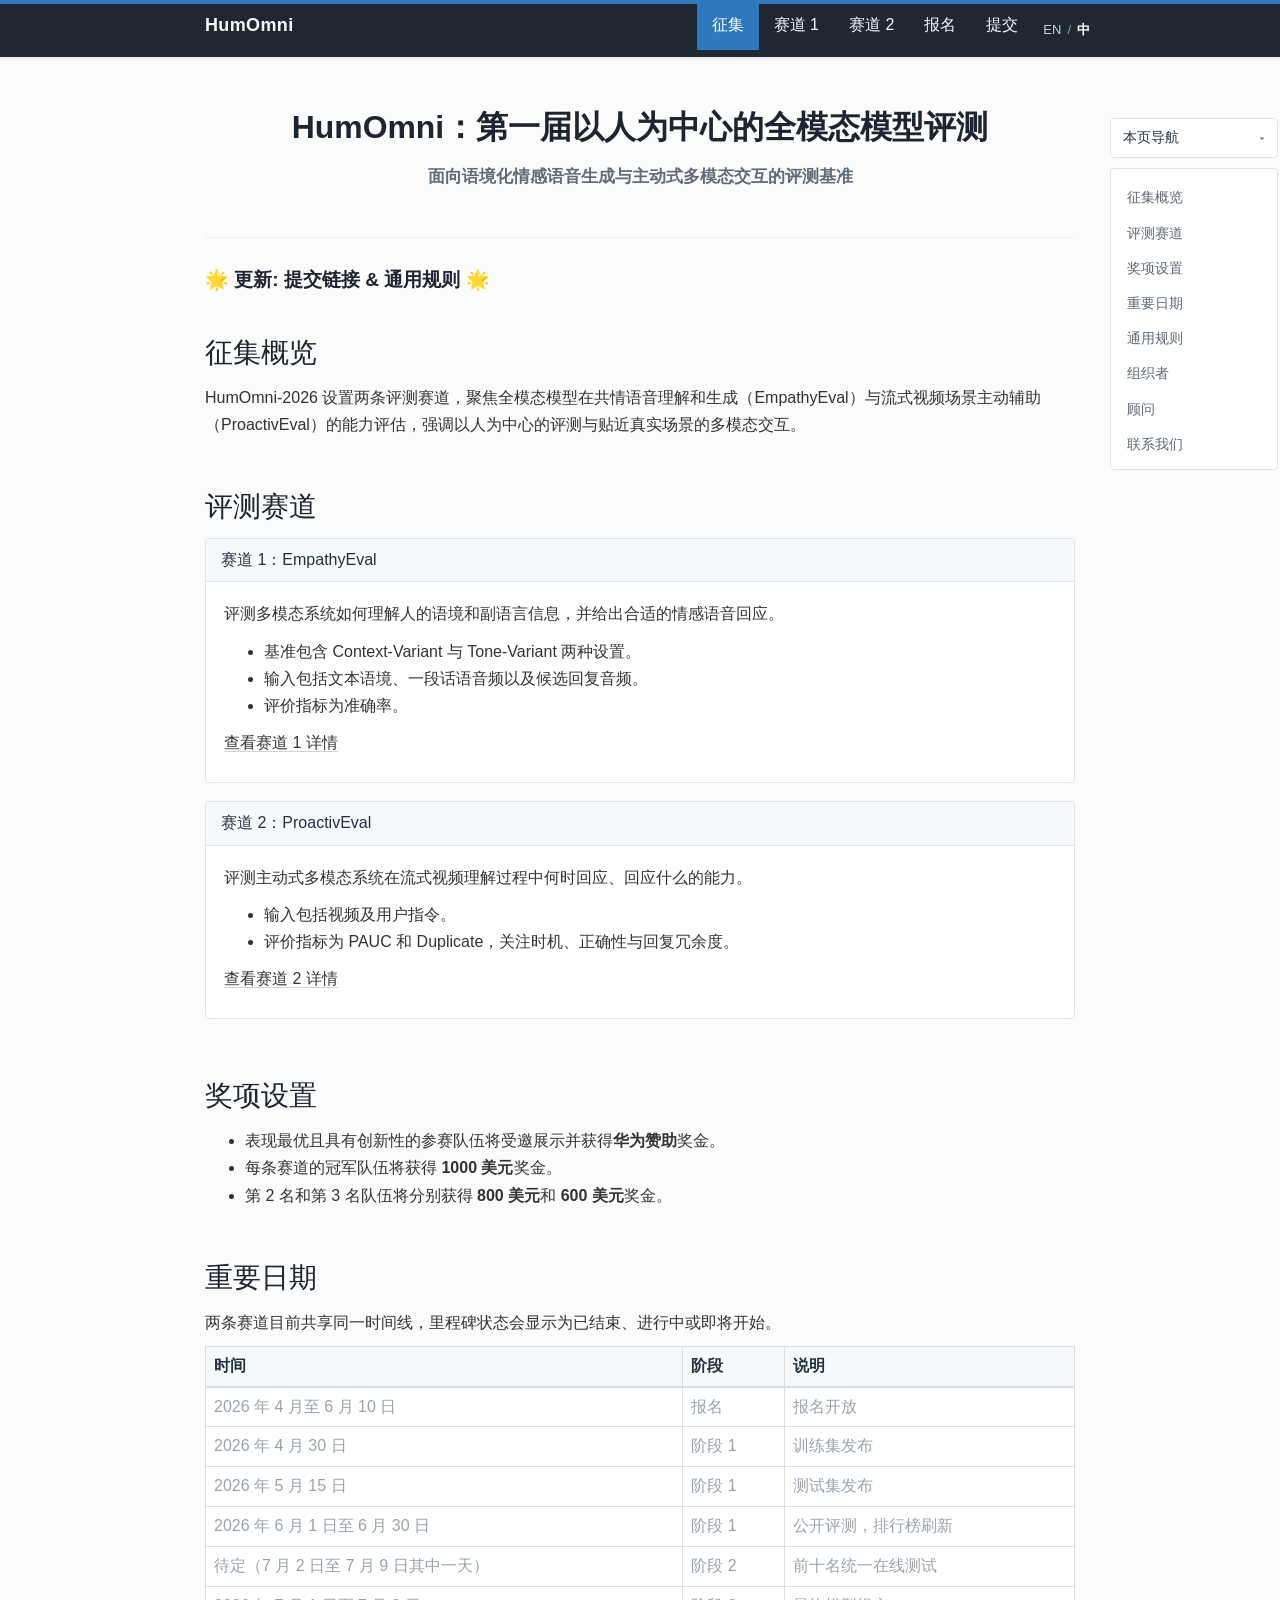
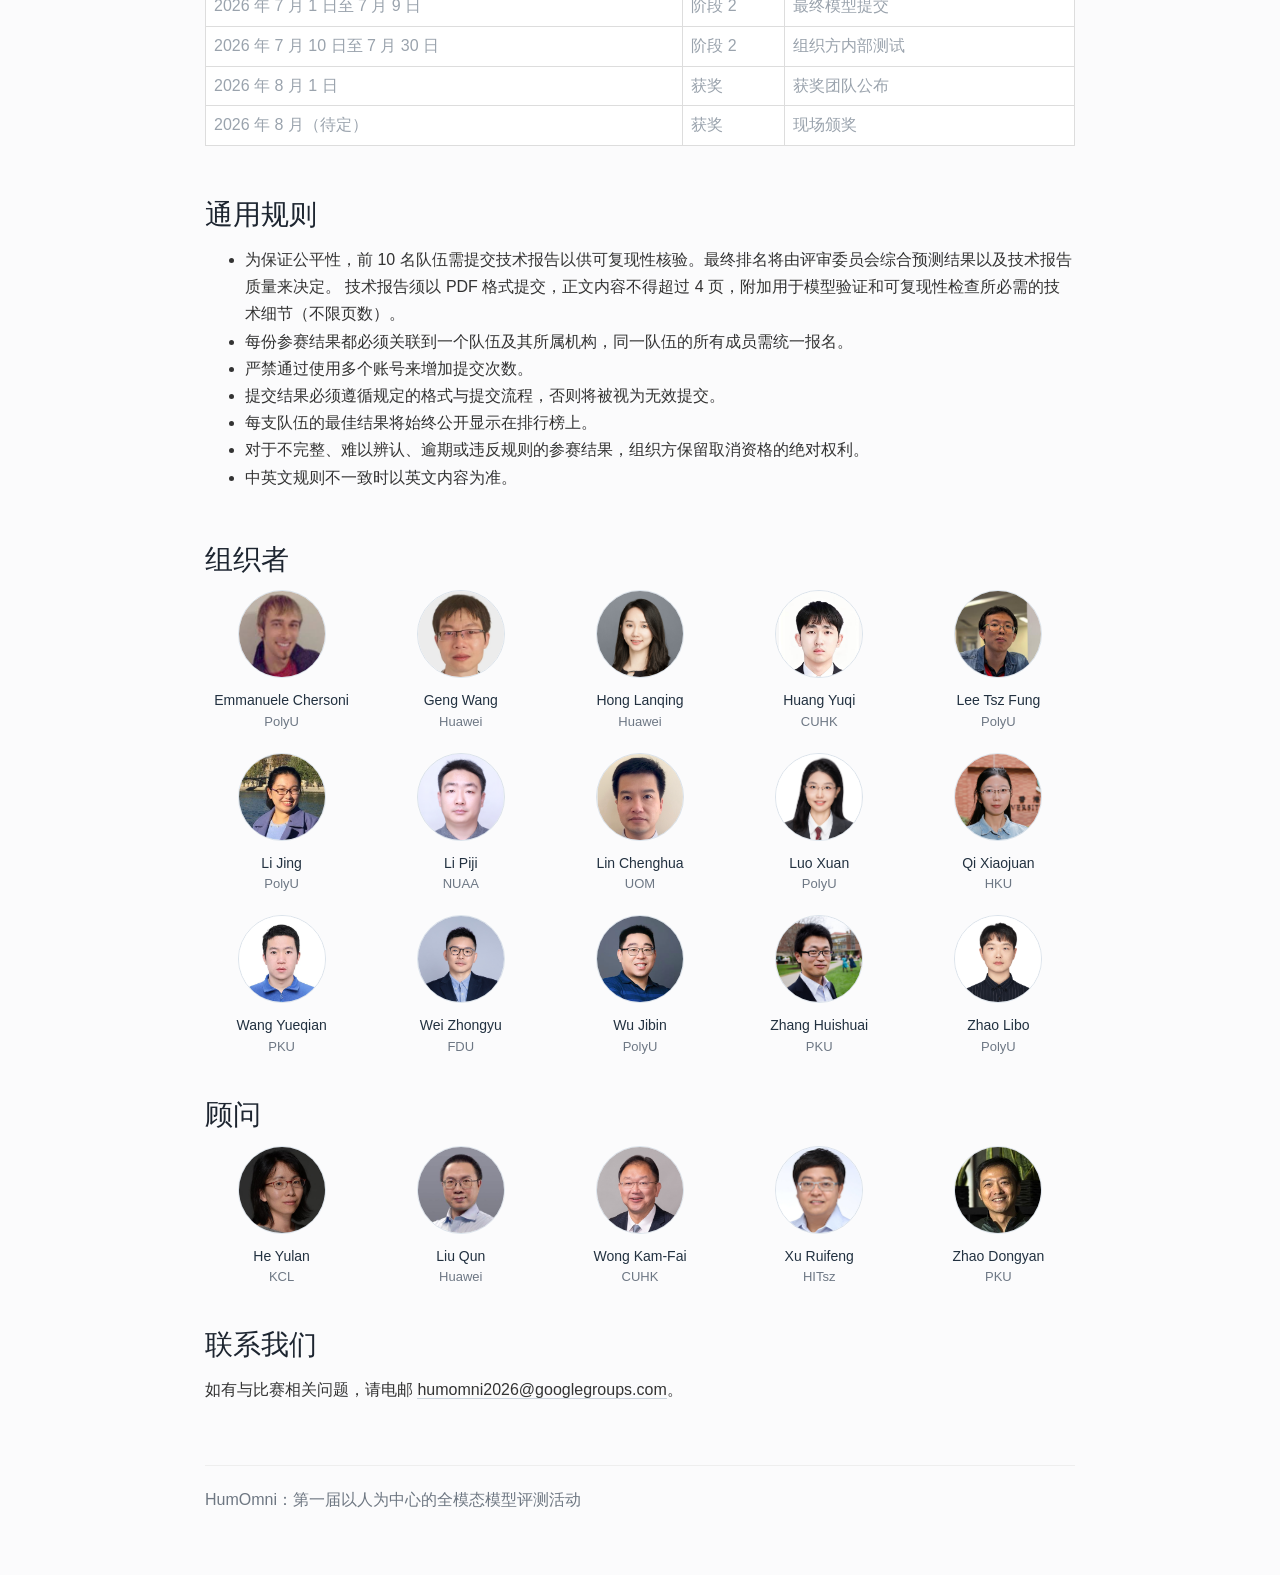
==== commit bcd34078: "Sync workshop site v4 package" ====
--- a/index.zh.html
+++ b/index.zh.html
@@ -83,7 +83,7 @@
       <hr />
 
       <h2>
-        <span class="hero-line hero-line-secondary hero-line-nowrap hero-line-en-secondary">🌟 更新: 阶段一测试集在各赛道详情页中 🌟 </span>
+        <span class="hero-line hero-line-secondary hero-line-nowrap hero-line-en-secondary">🌟 更新: 提交链接 & 通用规则 🌟 </span>
       </h2>
 
       <section class="section-block" id="intro">
@@ -226,7 +226,8 @@
           <div class="col-xs-12">
             <h2>通用规则</h2>
             <ul>
-              <li>为保证公平性，前 10 名队伍需提交技术报告以供可复现性核验。</li>
+              <li>为保证公平性，前 10 名队伍需提交技术报告以供可复现性核验。最终排名将由评审委员会综合预测结果以及技术报告质量来决定。
+                技术报告须以 PDF 格式提交，正文内容不得超过 4 页，附加用于模型验证和可复现性检查所必需的技术细节（不限页数）。</li>
               <li>每份参赛结果都必须关联到一个队伍及其所属机构，同一队伍的所有成员需统一报名。</li>
               <li>严禁通过使用多个账号来增加提交次数。</li>
               <li>提交结果必须遵循规定的格式与提交流程，否则将被视为无效提交。</li>
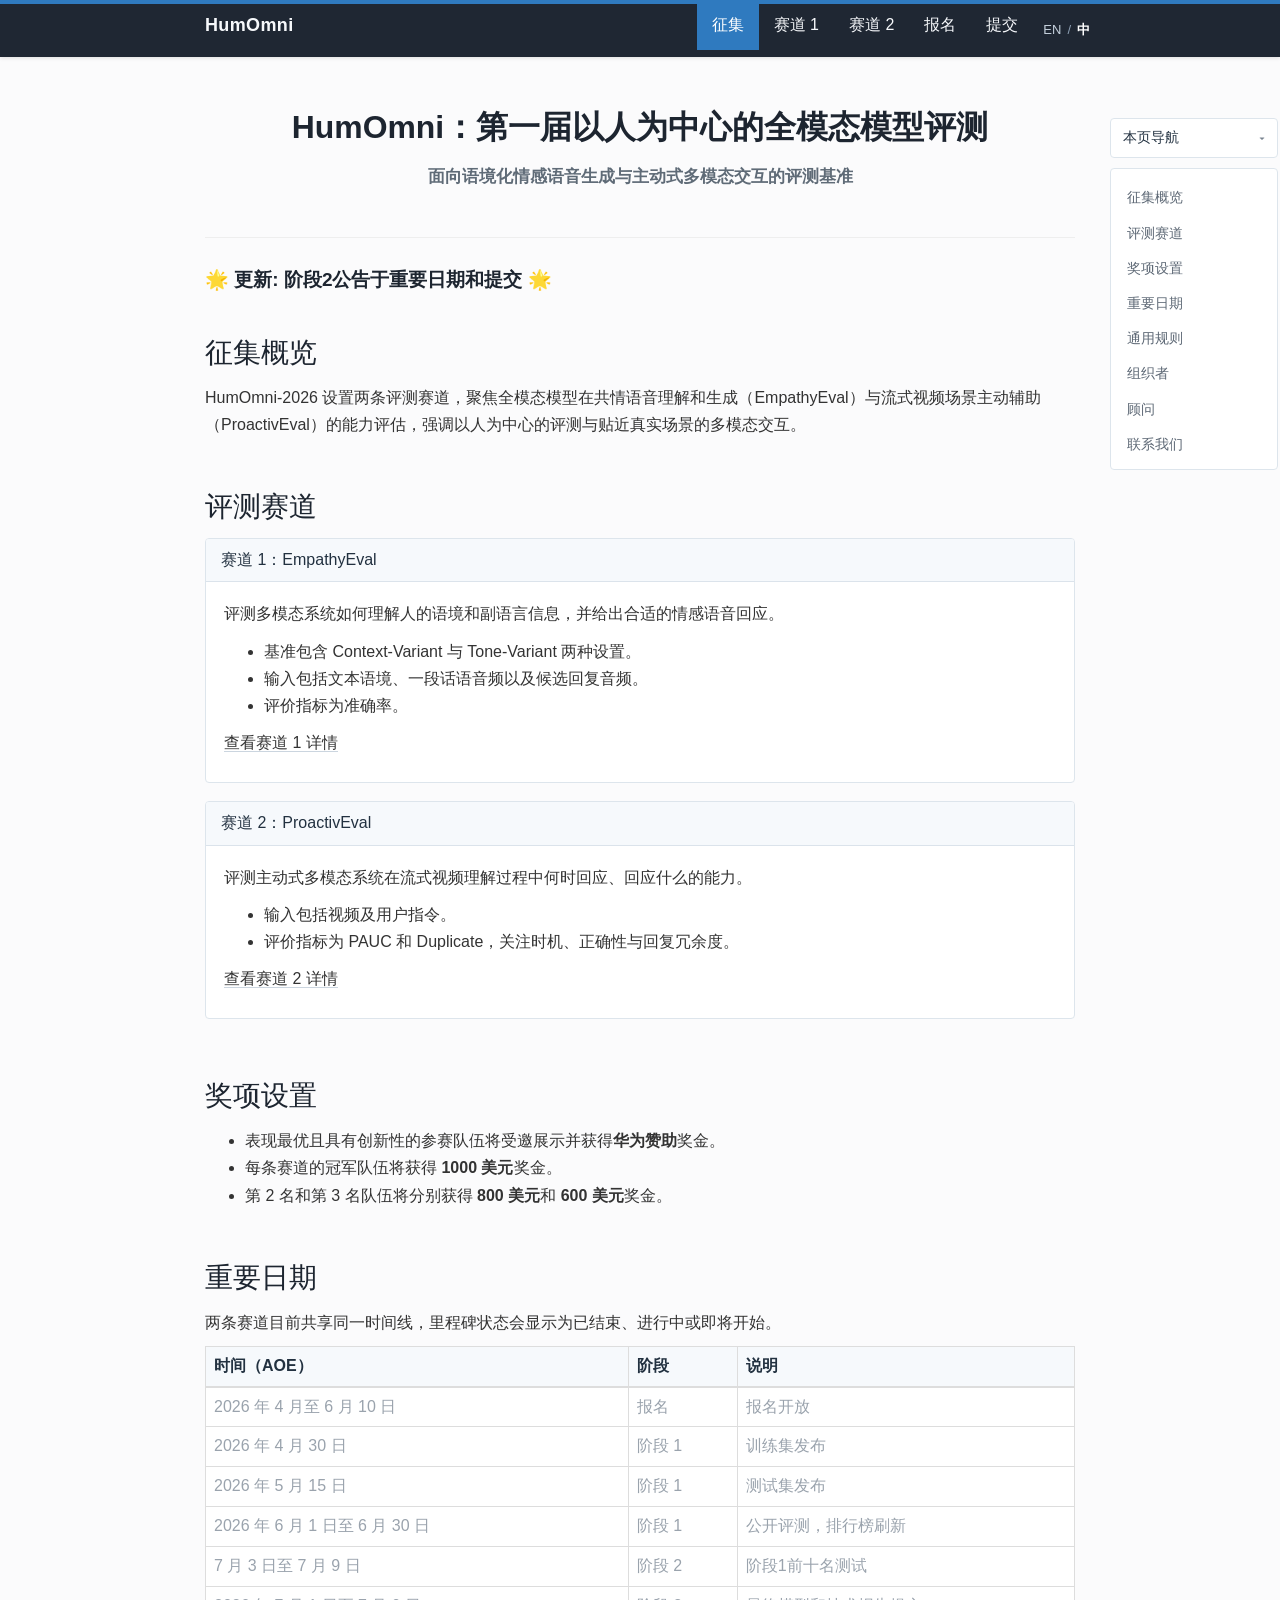
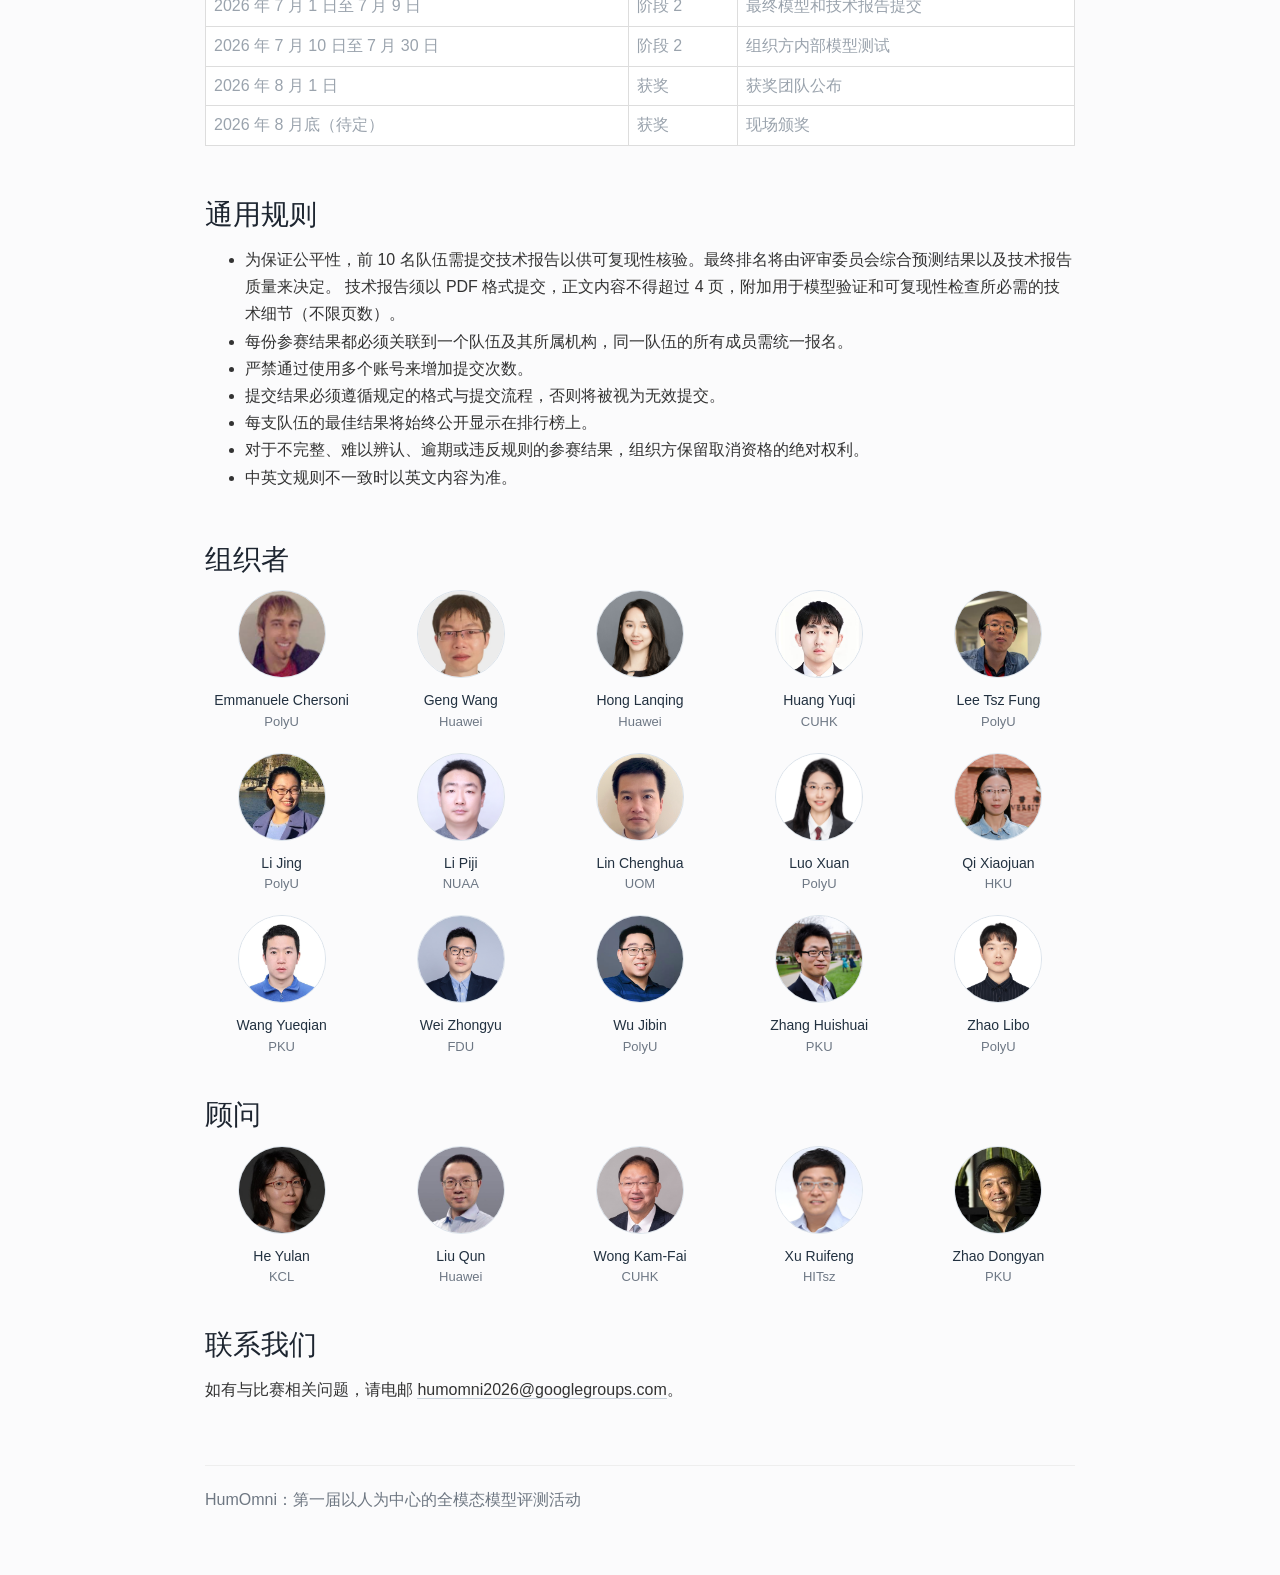
==== commit 35f74b71: "Sync workshop site v9 package" ====
--- a/index.zh.html
+++ b/index.zh.html
@@ -83,7 +83,7 @@
       <hr />
 
       <h2>
-        <span class="hero-line hero-line-secondary hero-line-nowrap hero-line-en-secondary">🌟 更新: 提交链接 & 通用规则 🌟 </span>
+        <span class="hero-line hero-line-secondary hero-line-nowrap hero-line-en-secondary">🌟 更新: 阶段2公告于重要日期和提交 🌟 </span>
       </h2>
 
       <section class="section-block" id="intro">
@@ -163,7 +163,7 @@
               <table class="table table-bordered table-hover dates-table">
                 <thead>
                   <tr>
-                    <th>时间</th>
+                    <th>时间（AOE）</th>
                     <th>阶段</th>
                     <th>说明</th>
                   </tr>
@@ -190,19 +190,19 @@
                     <td>公开评测，排行榜刷新</td>
                   </tr>
                   <tr data-start="2026-07-02" data-end="2026-07-09">
-                    <td>待定（7 月 2 日至 7 月 9 日其中一天）</td>
+                    <td>7 月 3 日至 7 月 9 日</td>
                     <td>阶段 2</td>
-                    <td>前十名统一在线测试</td>
+                    <td>阶段1前十名测试</td>
                   </tr>
                   <tr data-start="2026-07-01" data-end="2026-07-09">
                     <td>2026 年 7 月 1 日至 7 月 9 日</td>
                     <td>阶段 2</td>
-                    <td>最终模型提交</td>
+                    <td>最终模型和技术报告提交</td>
                   </tr>
                   <tr data-start="2026-07-10" data-end="2026-07-30">
                     <td>2026 年 7 月 10 日至 7 月 30 日</td>
                     <td>阶段 2</td>
-                    <td>组织方内部测试</td>
+                    <td>组织方内部模型测试</td>
                   </tr>
                   <tr data-start="2026-08-01" data-end="2026-08-01">
                     <td>2026 年 8 月 1 日</td>
@@ -210,7 +210,7 @@
                     <td>获奖团队公布</td>
                   </tr>
                   <tr data-start="2026-08-01" data-end="2026-08-31">
-                    <td>2026 年 8 月（待定）</td>
+                    <td>2026 年 8 月底（待定）</td>
                     <td>获奖</td>
                     <td>现场颁奖</td>
                   </tr>
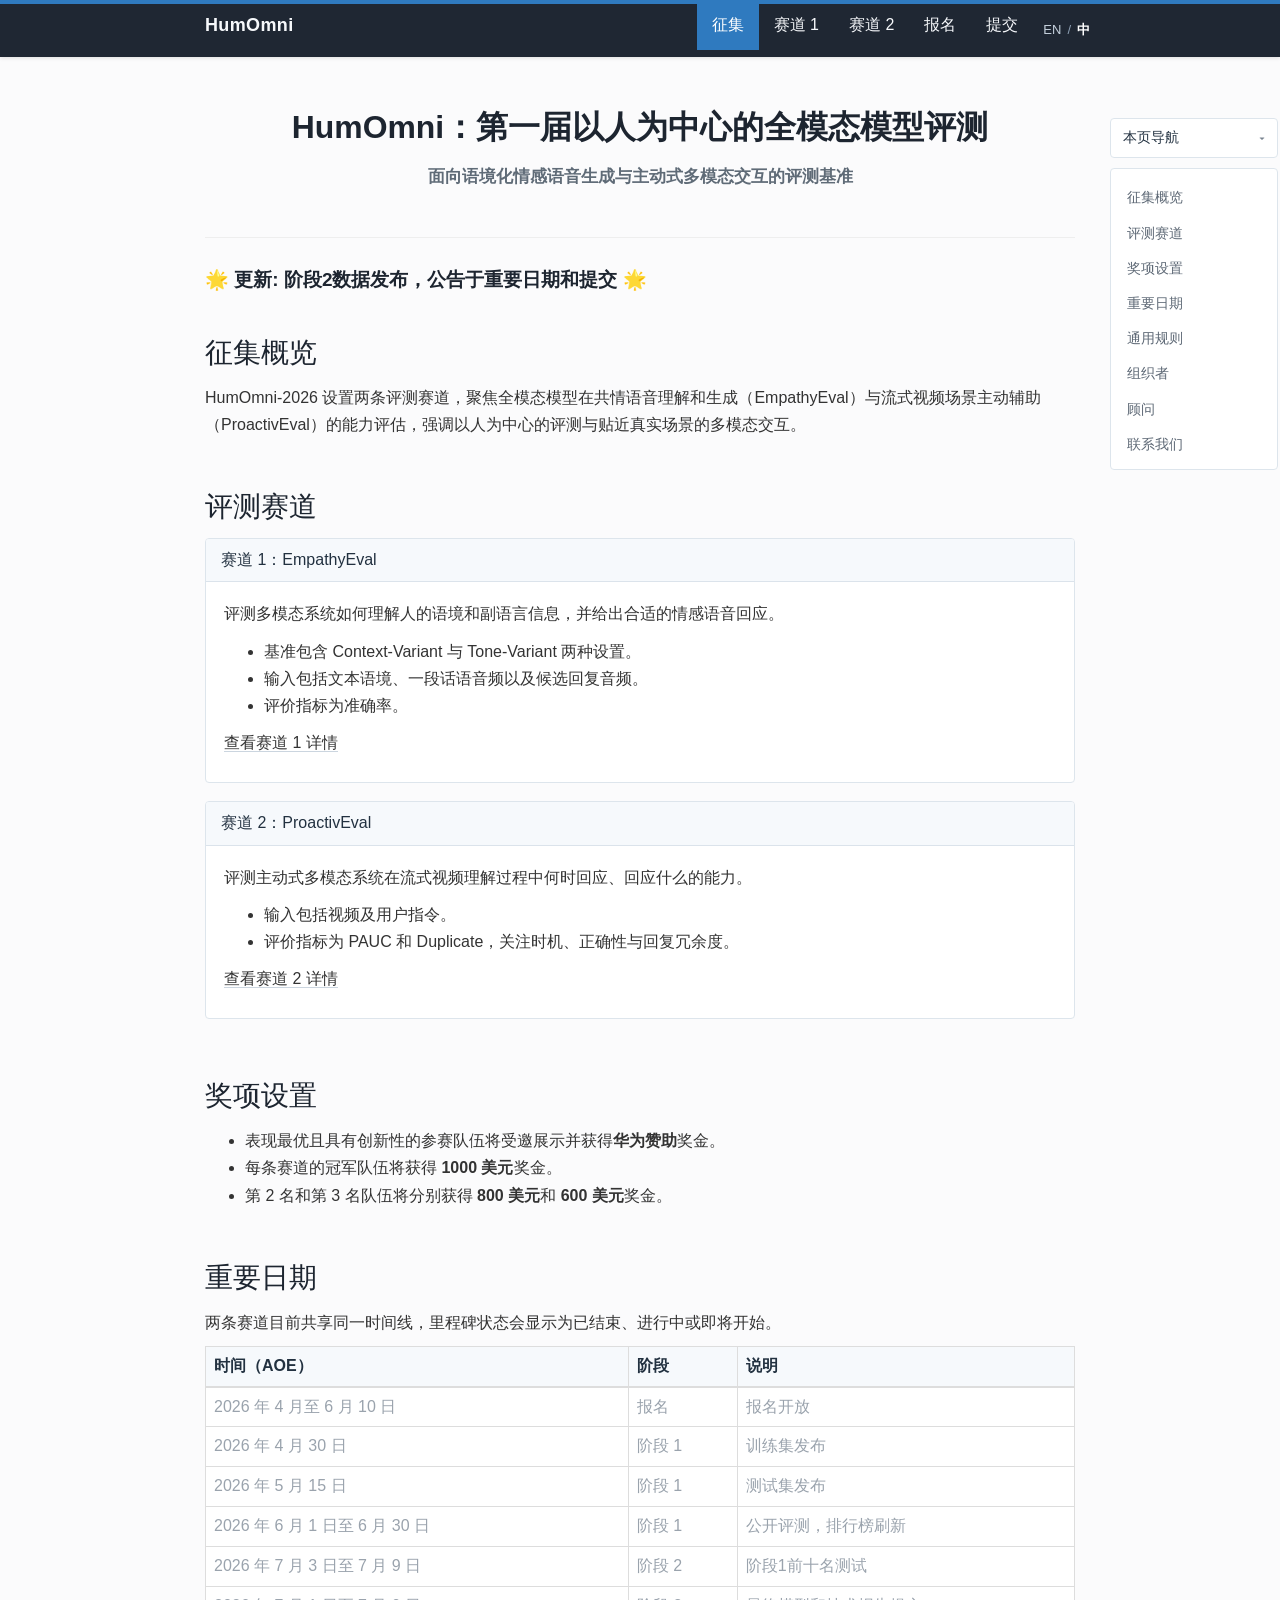
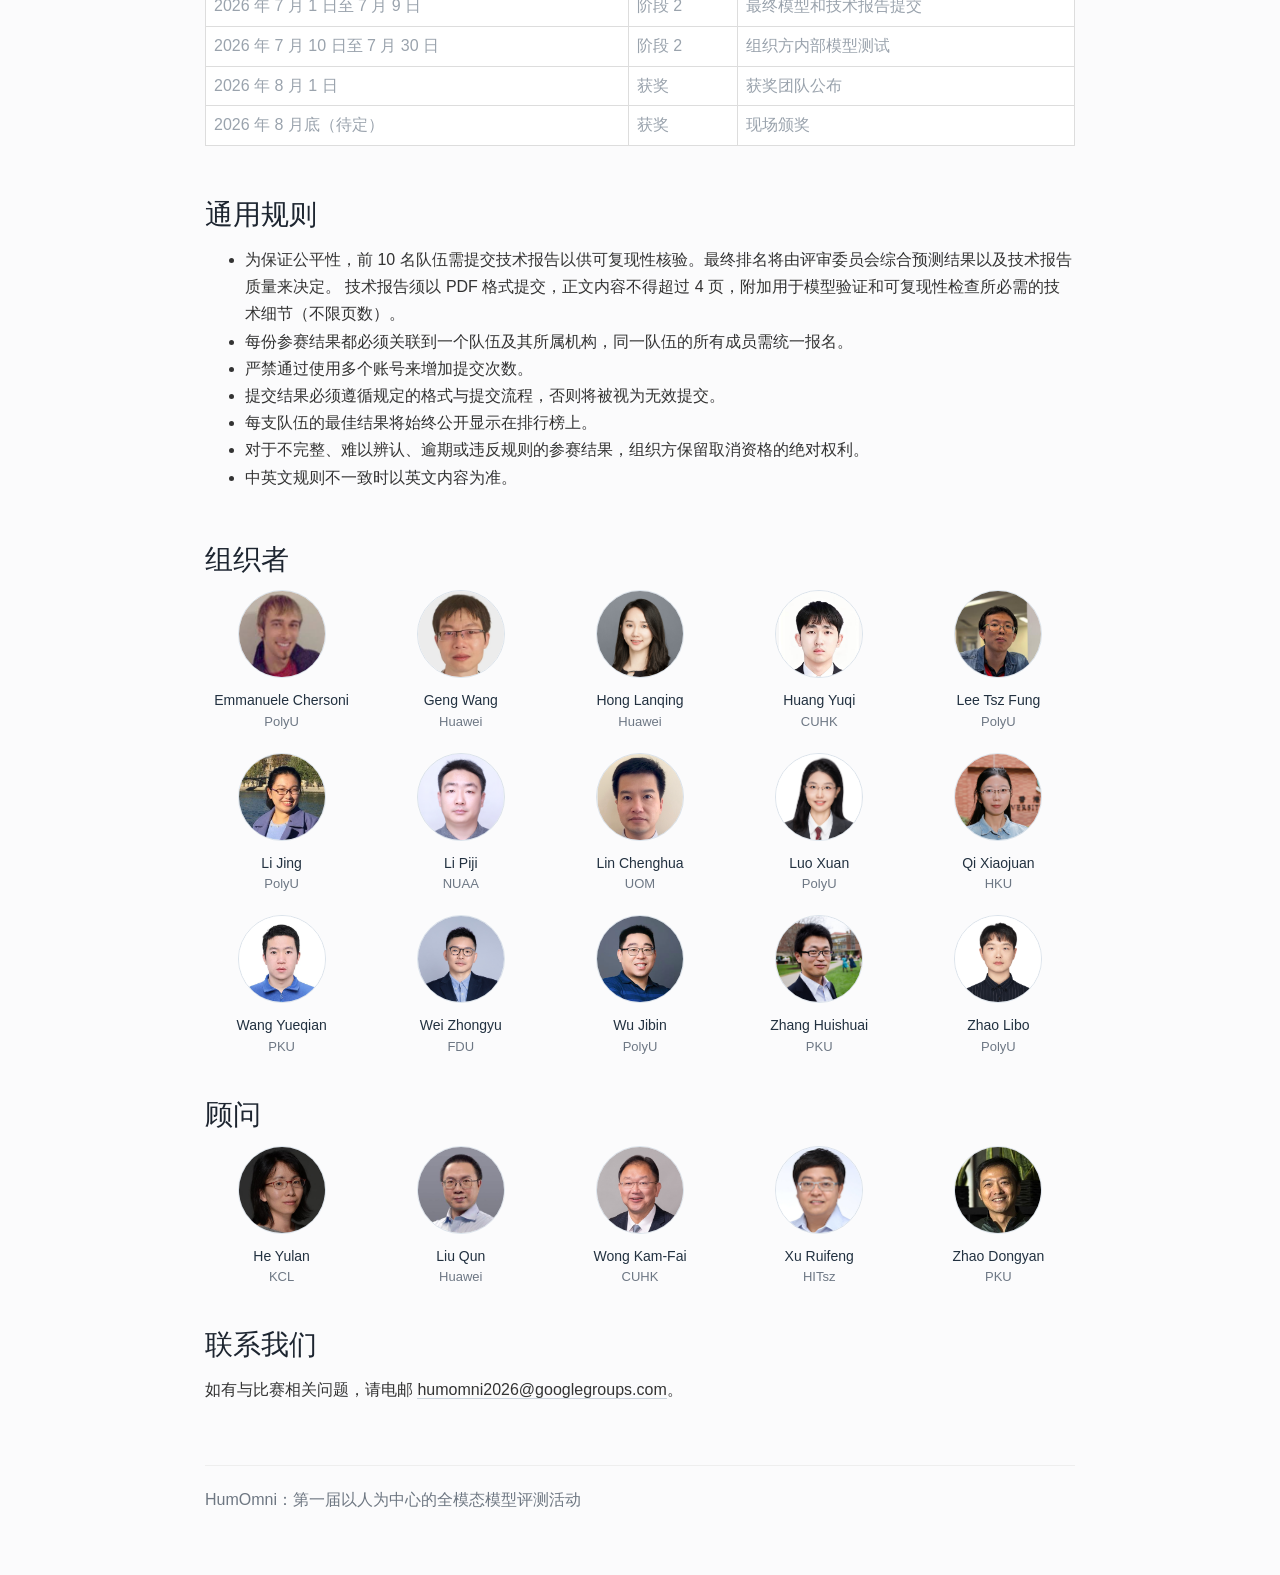
==== commit 54475fc0: "Sync workshop site v13 package" ====
--- a/index.zh.html
+++ b/index.zh.html
@@ -83,7 +83,7 @@
       <hr />
 
       <h2>
-        <span class="hero-line hero-line-secondary hero-line-nowrap hero-line-en-secondary">🌟 更新: 阶段2公告于重要日期和提交 🌟 </span>
+        <span class="hero-line hero-line-secondary hero-line-nowrap hero-line-en-secondary">🌟 更新: 阶段2数据发布，公告于重要日期和提交 🌟 </span>
       </h2>
 
       <section class="section-block" id="intro">
@@ -190,7 +190,7 @@
                     <td>公开评测，排行榜刷新</td>
                   </tr>
                   <tr data-start="2026-07-02" data-end="2026-07-09">
-                    <td>7 月 3 日至 7 月 9 日</td>
+                    <td>2026 年 7 月 3 日至 7 月 9 日</td>
                     <td>阶段 2</td>
                     <td>阶段1前十名测试</td>
                   </tr>
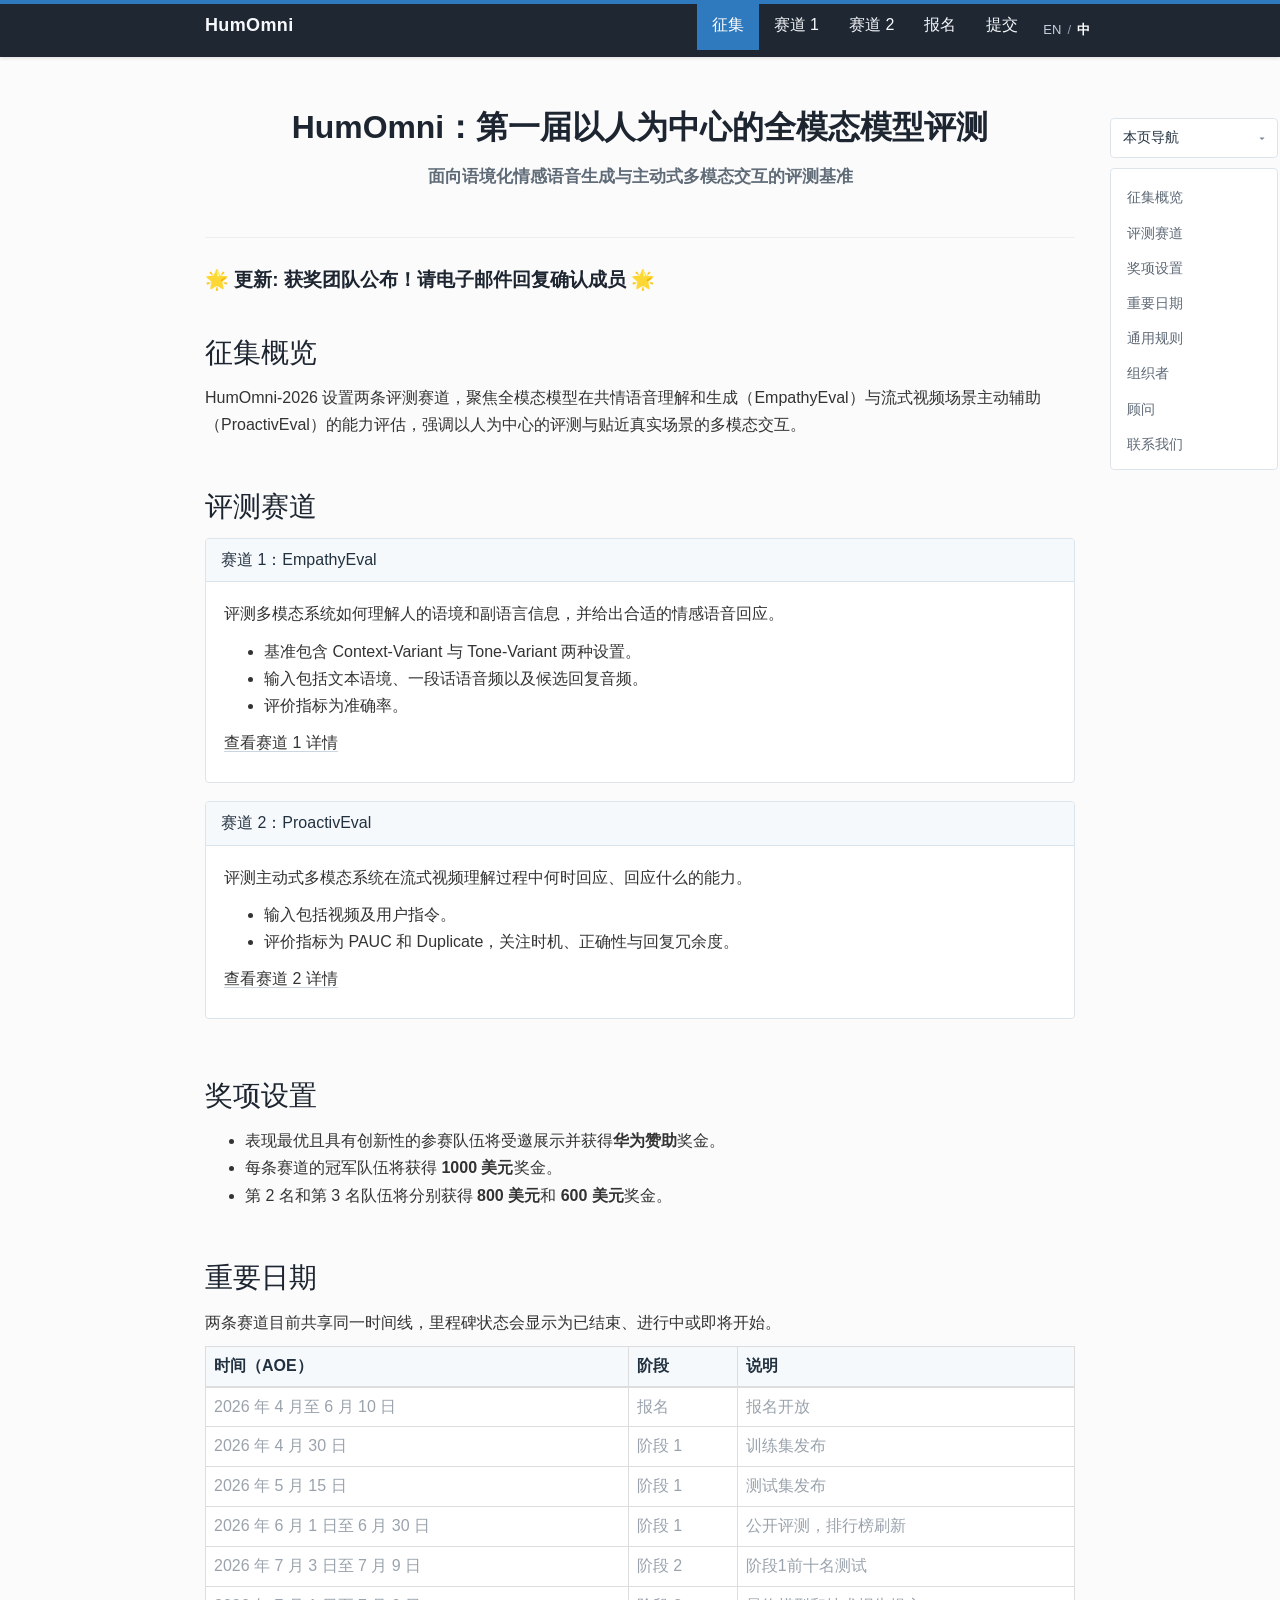
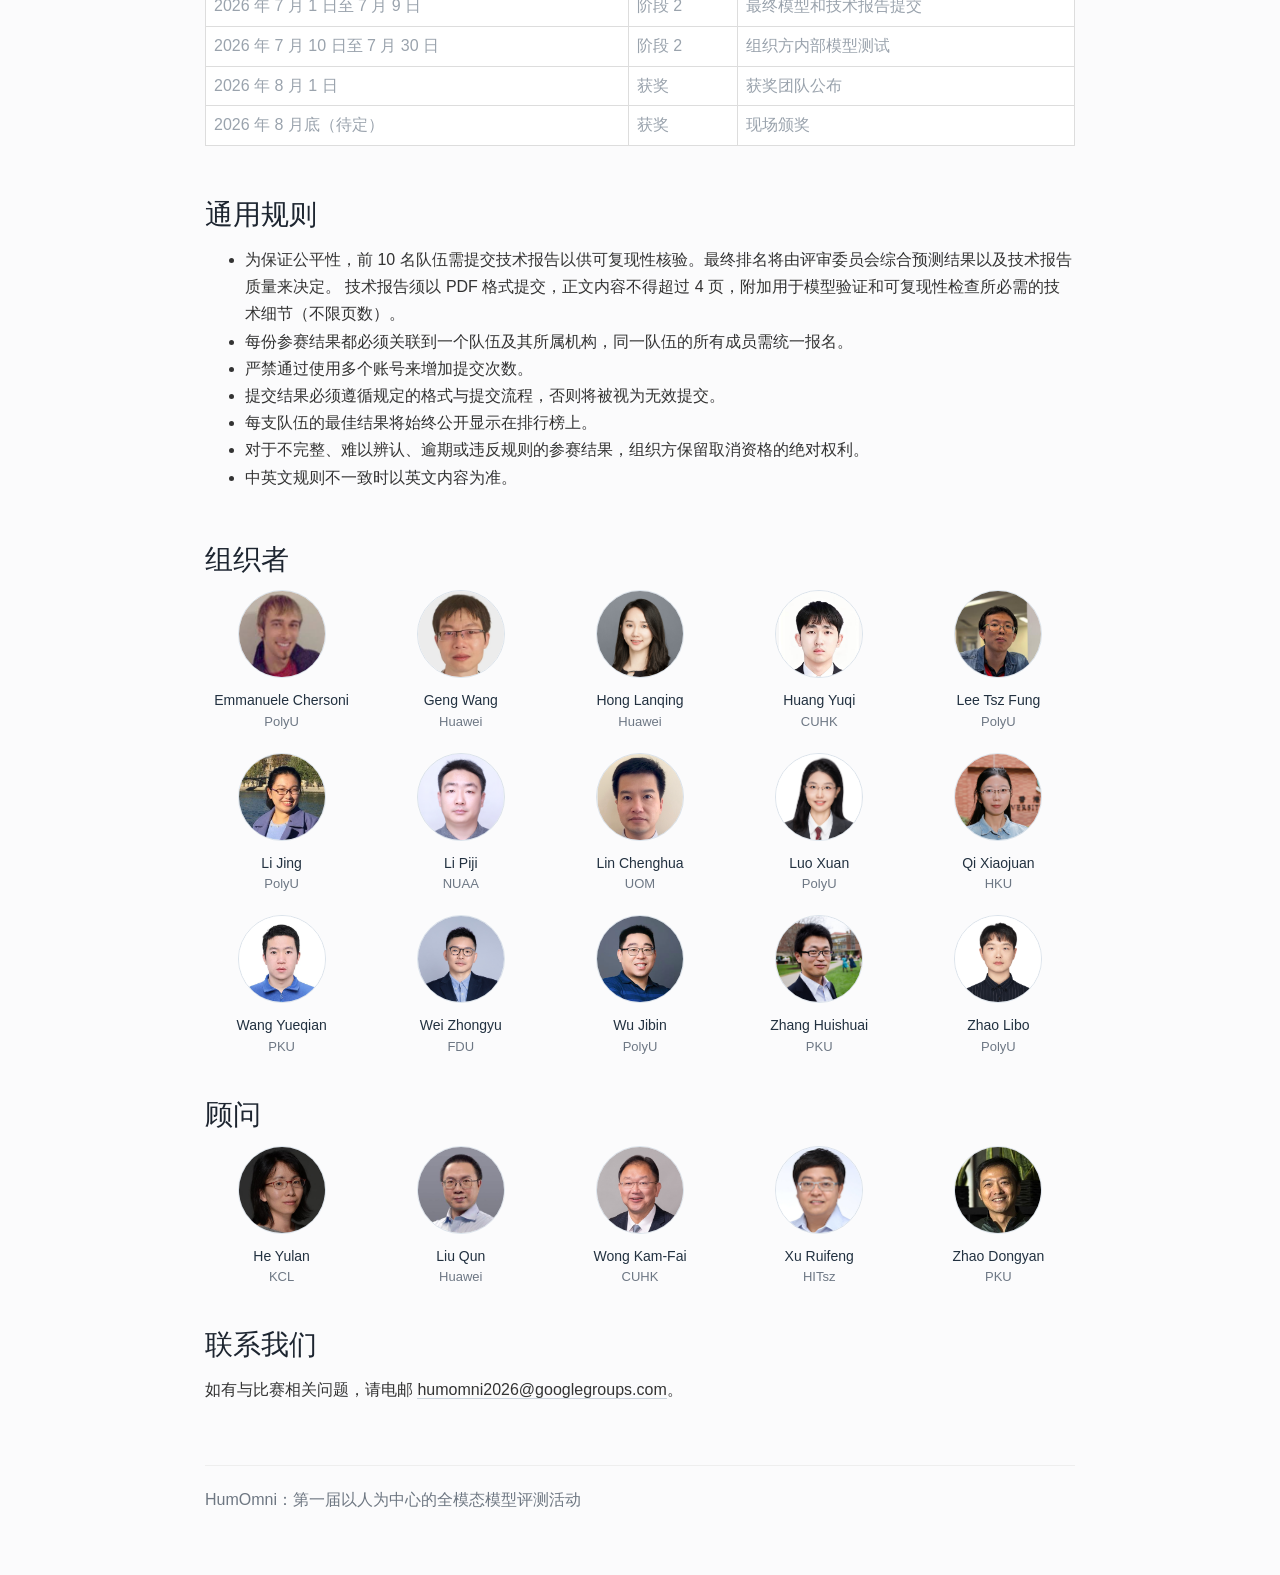
==== commit 0817cfe0: "Sync workshop site v14 package" ====
--- a/index.zh.html
+++ b/index.zh.html
@@ -83,7 +83,7 @@
       <hr />
 
       <h2>
-        <span class="hero-line hero-line-secondary hero-line-nowrap hero-line-en-secondary">🌟 更新: 阶段2数据发布，公告于重要日期和提交 🌟 </span>
+        <span class="hero-line hero-line-secondary hero-line-nowrap hero-line-en-secondary">🌟 更新: 获奖团队公布！请电子邮件回复确认成员 🌟 </span>
       </h2>
 
       <section class="section-block" id="intro">
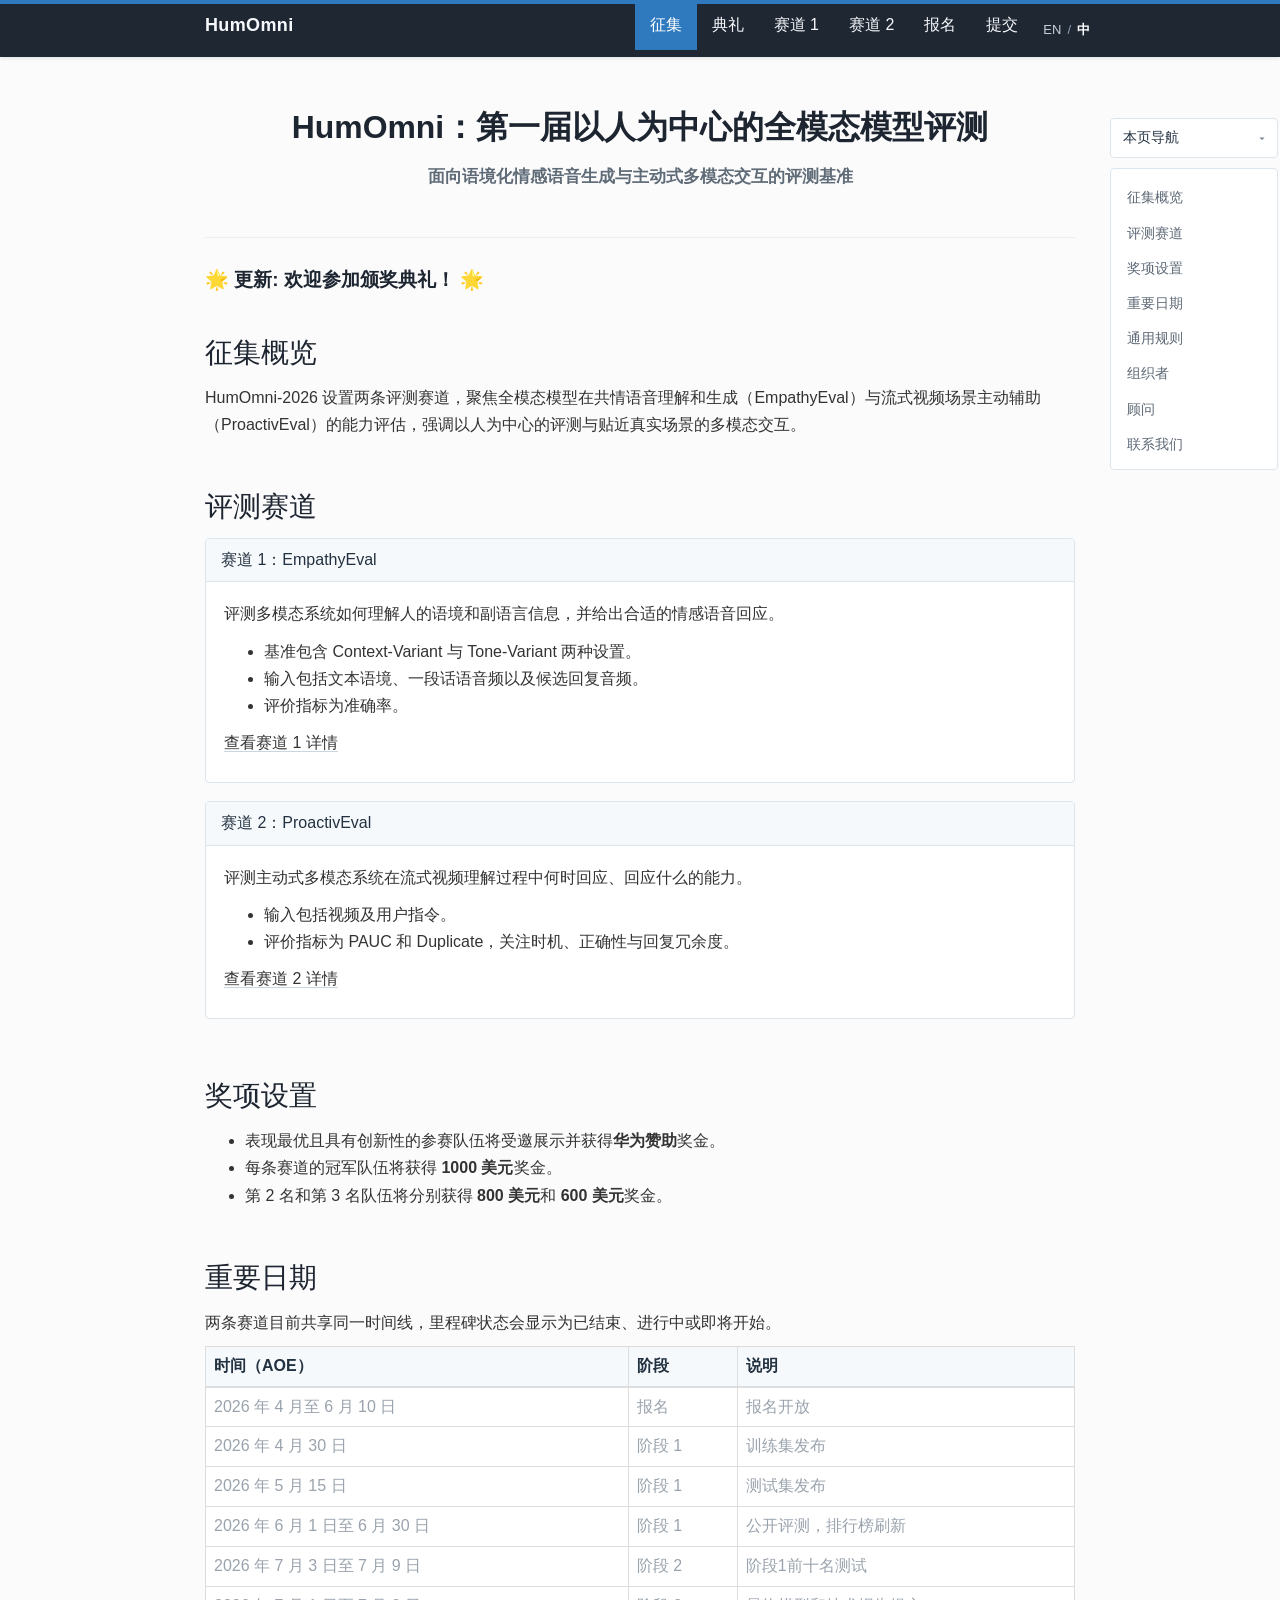
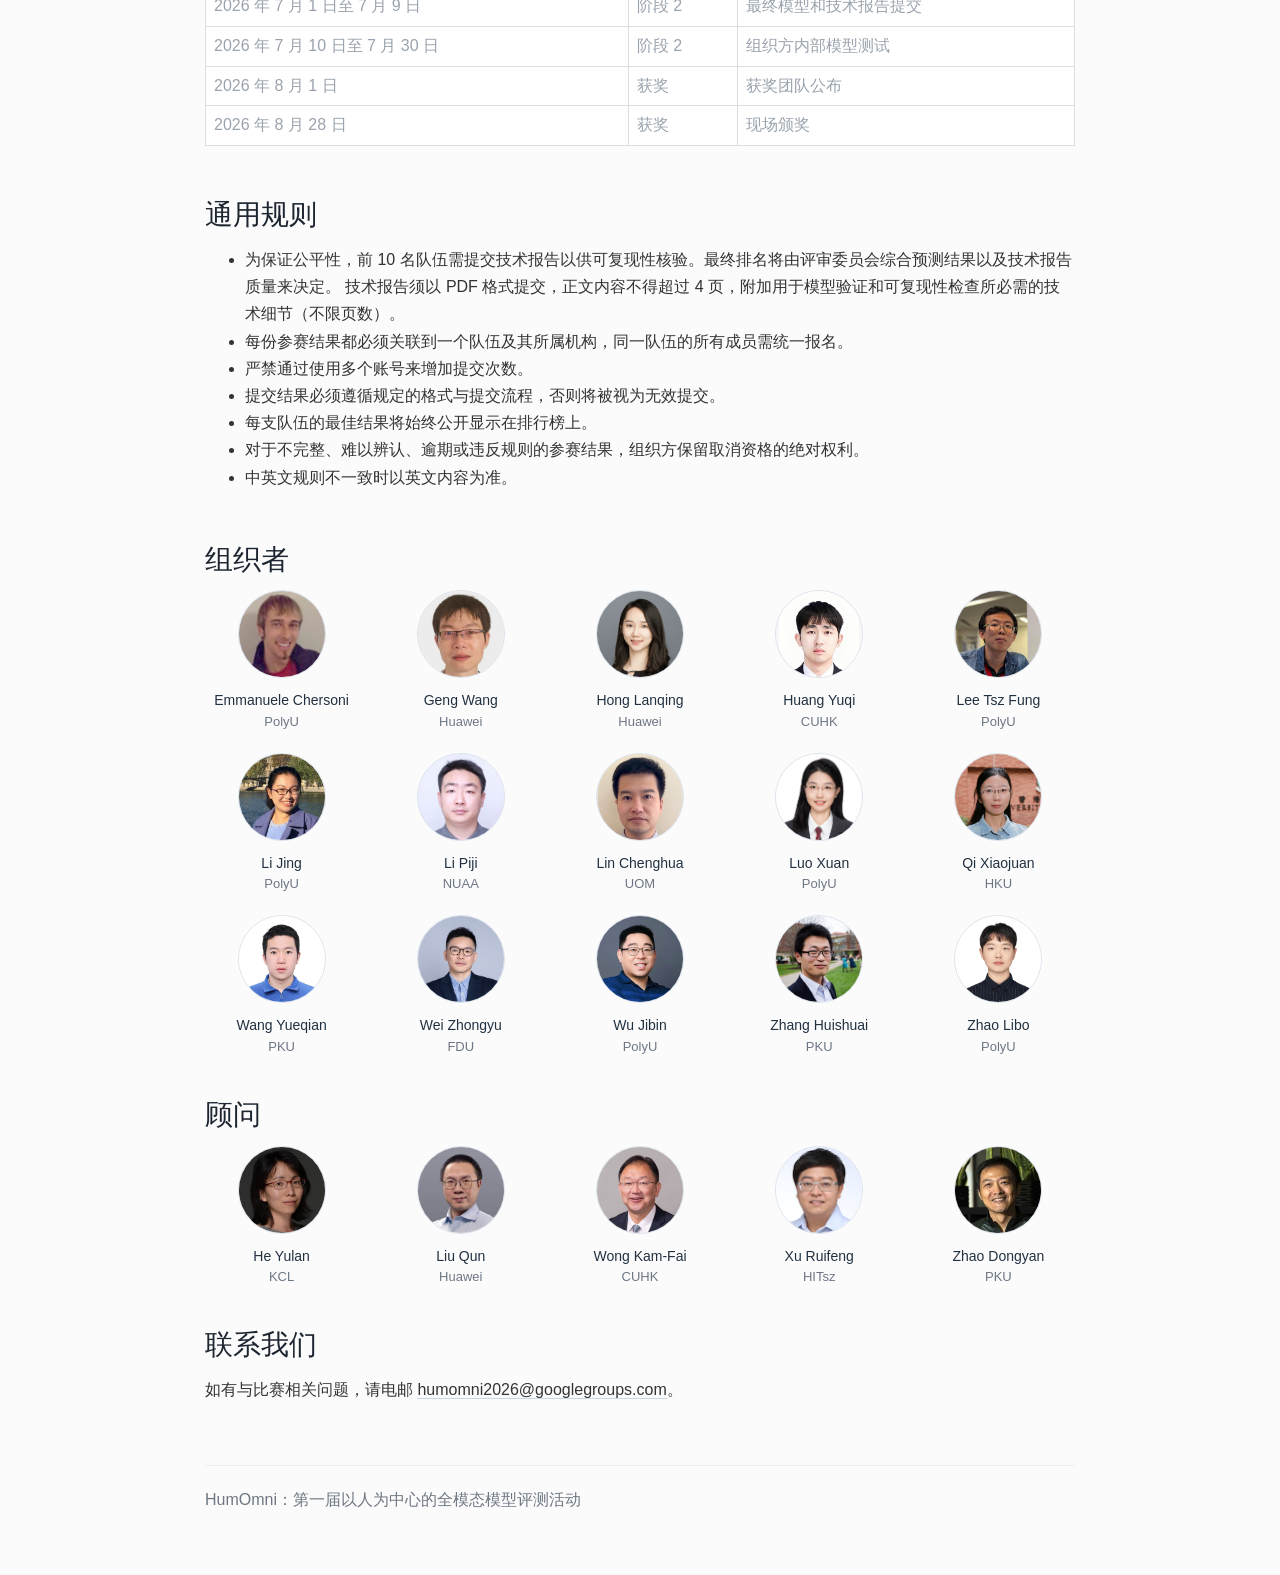
==== commit 4791d1c9: "Sync workshop site v15 package" ====
--- a/index.zh.html
+++ b/index.zh.html
@@ -32,6 +32,7 @@
         <div class="collapse navbar-collapse" id="humomni-navbar">
           <ul class="nav navbar-nav navbar-right">
             <li class="active"><a href="index.zh.html">征集</a></li>
+            <li><a href="ceremony.zh.html">典礼</a></li>
             <li><a href="track1.zh.html">赛道 1</a></li>
             <li><a href="track2.zh.html">赛道 2</a></li>
             <li><a href="register.zh.html">报名</a></li>
@@ -83,7 +84,7 @@
       <hr />
 
       <h2>
-        <span class="hero-line hero-line-secondary hero-line-nowrap hero-line-en-secondary">🌟 更新: 获奖团队公布！请电子邮件回复确认成员 🌟 </span>
+        <span class="hero-line hero-line-secondary hero-line-nowrap hero-line-en-secondary">🌟 更新: 欢迎参加颁奖典礼！ 🌟 </span>
       </h2>
 
       <section class="section-block" id="intro">
@@ -210,7 +211,7 @@
                     <td>获奖团队公布</td>
                   </tr>
                   <tr data-start="2026-08-01" data-end="2026-08-31">
-                    <td>2026 年 8 月底（待定）</td>
+                    <td>2026 年 8 月 28 日</td>
                     <td>获奖</td>
                     <td>现场颁奖</td>
                   </tr>
--- a/static/css/main.css
+++ b/static/css/main.css
@@ -481,6 +481,43 @@
 
 .registration-actions .btn {
   min-width: 240px;
+}
+
+.ceremony-action-grid {
+  display: grid;
+  gap: 18px;
+  grid-template-columns: repeat(2, minmax(0, 1fr));
+}
+
+.ceremony-action-card {
+  padding: 20px;
+  background: linear-gradient(135deg, #f7fbff 0%, #ffffff 100%);
+  border: 1px solid #dbe5ee;
+  border-radius: 4px;
+}
+
+.ceremony-action-card h3 {
+  margin-bottom: 8px;
+  font-size: 22px;
+}
+
+.ceremony-action-card p {
+  margin-bottom: 16px;
+  color: #5e6976;
+  text-align: left;
+}
+
+.ceremony-action-card .registration-actions {
+  margin-bottom: 0;
+}
+
+.ceremony-action-card .btn {
+  min-width: 0;
+}
+
+.ceremony-meta-list {
+  margin-bottom: 0;
+  padding-left: 22px;
 }
 
 .metric-list {
@@ -760,6 +797,14 @@
     min-width: 240px;
   }
 
+  .ceremony-action-grid {
+    grid-template-columns: 1fr;
+  }
+
+  .ceremony-action-card .btn {
+    width: 100%;
+  }
+
   .audio-choice-item {
     flex-wrap: wrap;
     align-items: flex-start;
